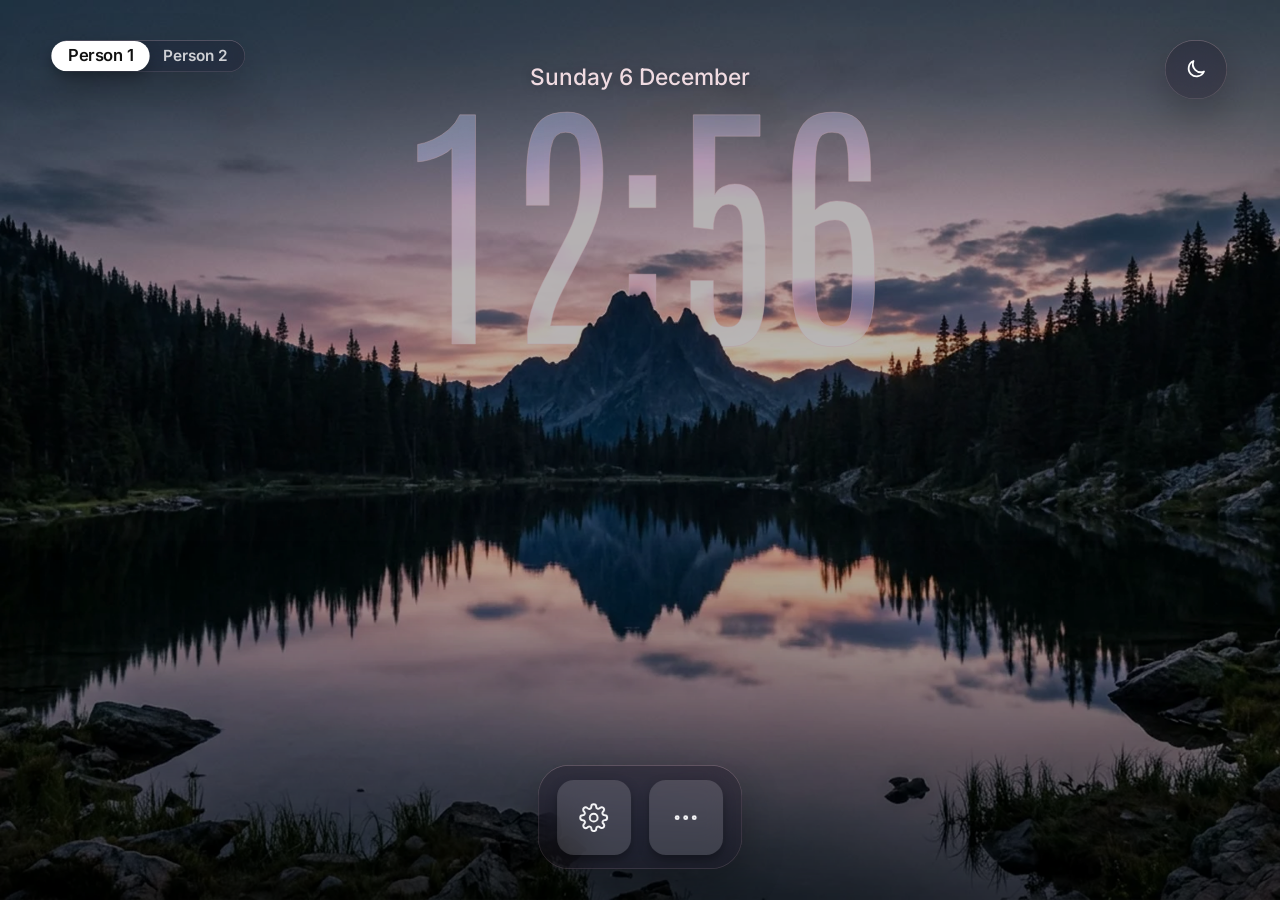
==== tv-home/web/index.html @ 49cff157 "Import couch-tv at Seagey/couch-tv@f67d3717 (MIT) Snapshot of upstream main, unchanged, as the base " ====
<!doctype html>
<html lang="en-AU">
<head>
<meta charset="utf-8">
<meta name="viewport" content="width=device-width, initial-scale=1, minimum-scale=1, maximum-scale=1, user-scalable=no">
<title>Home</title>
<link rel="preload" href="fonts/inter-latin-wght-normal.woff2" as="font" type="font/woff2" crossorigin>
<link rel="stylesheet" href="app.css">
</head>
<body>
<div class="bg" id="bg" aria-hidden="true"></div>
<!-- Night look only: five scenes that take turns (photo, glass clock, the cut-out in front), built by app.js -->
<!-- the video background, when one is set (Home settings, Look): app.js starts it, app.css shows it
     once it plays. Over the photo, under the scenes' clocks (their photos step aside for it). -->
<video class="bgvid" id="bgvid" muted loop playsinline preload="none" aria-hidden="true"></video>
<div class="scenes" id="scenes" aria-hidden="true"></div>
<!-- Ambient Weather & Solar Celestial Lighting Overlays -->
<div class="ambient-lighting" id="ambient-lighting" aria-hidden="true"></div>
<canvas class="weather-canvas" id="weather-canvas" aria-hidden="true"></canvas>
<div class="scrim" aria-hidden="true"></div>

<header class="top">
  <div class="top-left">
    <div class="people-wrap">
      <div class="people" id="people"></div>
      <!-- three or more people: the list the head icon opens -->
      <div class="people-pop" id="people-pop" role="listbox" aria-label="Who is watching"></div>
    </div>
    <div class="hero" id="hero" aria-live="polite">
      <h1 id="hero-title"></h1>
      <p id="hero-sub"></p>
    </div>
  </div>
  <div class="clock">
    <div class="time" id="time"></div>
    <div class="date" id="date"></div>
    <div class="place" id="place"></div>
    <div class="quick" id="quick">
      <!-- the quick buttons from tvs[].quick in config.json, drawn by app.js -->
      <div class="qbtns" id="qbtns"></div>
      <div class="sleep-menu" id="sleep-menu"></div>
    </div>
    <p class="quick-note" id="quick-note"></p>
    <!-- Now playing (#31): the song any app is playing behind the home, drawn by app.js. Top right,
         under the quick buttons, where no scene puts its clock -->
    <div class="np" id="np" aria-live="polite"></div>
  </div>
</header>

<!-- Ambient Music Art Screen: large album cover, dynamic ambient backlight, and remote media controls -->
<div class="ambient-music" id="ambient-music" aria-live="polite">
  <div class="ambient-glow" id="ambient-glow"></div>
  <div class="ambient-stage" id="ambient-stage">
    <div class="ambient-art-wrap" id="ambient-art-wrap">
      <img class="ambient-art" id="ambient-art" src="" alt="" decoding="async">
      <div class="ambient-art-fallback" id="ambient-art-fallback"></div>
      <div class="ambient-vinyl" id="ambient-vinyl"></div>
    </div>
    <div class="ambient-meta">
      <span class="ambient-app" id="ambient-app"></span>
      <h1 class="ambient-title" id="ambient-title"></h1>
      <p class="ambient-artist" id="ambient-artist"></p>
      <div class="ambient-wave" id="ambient-wave" aria-hidden="true">
        <span></span><span></span><span></span><span></span>
        <span></span><span></span><span></span><span></span>
        <span></span><span></span><span></span><span></span>
        <span></span><span></span><span></span><span></span>
      </div>
      <div class="ambient-progress" id="ambient-progress">
        <span class="ambient-time ambient-time-cur" id="ambient-time-cur">0:00</span>
        <div class="ambient-bar-track">
          <div class="ambient-bar-fill" id="ambient-bar-fill"></div>
        </div>
        <span class="ambient-time ambient-time-total" id="ambient-time-total">0:00</span>
      </div>
      <div class="ambient-controls" id="ambient-controls">
        <span class="amb-btn" id="amb-prev" role="button" aria-label="Previous"></span>
        <span class="amb-btn" id="amb-play" role="button" aria-label="Play or Pause"></span>
        <span class="amb-btn" id="amb-next" role="button" aria-label="Next"></span>
        <span class="amb-btn amb-btn-open" id="amb-open" role="button" aria-label="Open App"></span>
      </div>
      <p class="ambient-hint" id="ambient-hint"></p>
    </div>
  </div>
</div>
<!-- a short confirmation, for something that happened by itself (the weekly Developer Mode extend) -->
<div class="toast" id="toast" role="status" aria-live="polite"></div>

<main class="home">
  <section class="shelf" id="shelf-section" aria-labelledby="shelf-title">
    <header class="shelf-head">
      <h2 id="shelf-title">Keep watching</h2>
      <p class="status" id="status"></p>
    </header>
    <!-- Night look: Now playing (#31) moves into this slot, the first card of the row -->
    <div class="shelf-row"><div class="np-slot" id="np-slot"></div><div class="shelf-clip"><div class="shelf-track" id="shelf"></div></div></div>
  </section>

  <section class="apps" id="apps-section" aria-label="Apps">
    <p class="hint" id="hint" aria-live="polite"></p>
    <div class="grid" id="grid"></div>
  </section>
</main>

<!-- the gear tile's menu (Home settings or TV settings), drawn by app.js -->
<div class="gear-pop" id="gear-pop" role="menu"></div>

<!-- hold OK on an app: a small menu (move, hide, uninstall, app info), drawn by app.js -->
<div class="app-pop" id="app-pop" role="menu"></div>
<!-- the Input button's menu: the TV's inputs, then Bluetooth and Network (#30), drawn by app.js -->
<div class="app-pop" id="inputs-pop" role="menu"></div>

<!-- Home settings: couch-tv's own settings screen, drawn by app.js ("home settings") -->
<div class="settings" id="settings" role="dialog" aria-modal="true" aria-label="Home settings">
  <div class="set-side">
    <h1 class="set-title" id="set-title"></h1>
    <div class="set-secs" id="set-secs"></div>
  </div>
  <div class="set-main">
    <p class="set-crumb" id="set-crumb"></p>
    <h2 class="set-head" id="set-head"></h2>
    <div class="set-type" id="set-type">
      <label class="set-type-label" id="set-type-label" for="set-input"></label>
      <input id="set-input" type="text" autocomplete="off" autocorrect="off" spellcheck="false">
    </div>
    <div class="set-rows" id="set-rows"></div>
    <p class="set-msg" id="set-msg" aria-live="polite"></p>
    <p class="set-hint" id="set-hint"></p>
  </div>
</div>

<!-- Smart home (optional): the rooms and scenes screen, drawn by smarthome.js -->
<div class="smart" id="smart" role="dialog" aria-modal="true" aria-label="Smart home"></div>

<!-- Night dim: amber bedtime overlay when sleep timer is near zero -->
<div class="bedtime-overlay" id="bedtime-overlay" aria-hidden="true"></div>

<!-- OLED-safe idle ambient clock overlay -->
<div class="idle-ambient-overlay" id="idle-ambient-overlay" aria-hidden="true">
  <div class="idle-ambient-inner" id="idle-ambient-inner">
    <div class="idle-clock" id="idle-clock"></div>
    <div class="idle-date" id="idle-date"></div>
    <div class="idle-wx" id="idle-wx"></div>
    <div class="idle-wake-hint" id="idle-wake-hint"></div>
  </div>
</div>

<!-- Screen off / Audio-only blackout overlay -->
<div class="screen-off-overlay" id="screen-off-overlay" aria-hidden="true">
  <div class="screen-off-hint" id="screen-off-hint"></div>
</div>

<script src="i18n.js"></script>
<script src="config.js"></script>
<script src="smarthome.js"></script>
<script src="soundscape.js"></script>
<script src="clearicon.js"></script>
<script src="ambient-weather.js"></script>
<script src="vega.js"></script>
<script src="kids.js"></script>
<script src="spotify-player.js"></script>
<script src="cards.js"></script>
<script src="app.js"></script>
</body>
</html>
---- tv-home/web/app.css ----
/* TV home, tvOS style. Designed at 1920x1080; 1rem = 16px at that width, so it scales with the
   TV's real CSS viewport (this TV's WebView reports 960x540 at 2x).
   Apple's tvOS numbers: safe area 60 top and bottom, 80 at the sides; 40 between tiles;
   text 29 by default and never under 23. */

@font-face {
  font-family: "Inter"; font-weight: 100 900; font-display: block;
  src: url(fonts/inter-latin-wght-normal.woff2) format("woff2");
}

:root {
  --bg: #0b0b0e;
  --bg-2: #060608;
  --text: #f5f5f7;
  --text-2: rgba(245, 245, 247, 0.62);
  --text-3: rgba(245, 245, 247, 0.42);
  --tile: #1c1c21;
  --warn: #ff9f8a;

  --safe-x: 5rem;        /* 80 */
  --safe-y: 3.75rem;     /* 60 */
  --gap: 2.5rem;         /* 40 */

  --shelf-w: 20rem;      /* 320: Apple's five-column width */
  --shelf-h: 11.25rem;   /* 16:9 */
  --app-w: 11.5rem;      /* 184: Apple's eight-column width */
  --app-h: 6.5rem;       /* 16:9, the shape of an Android TV banner */
  --app-row-gap: 3.5rem;

  --ease: cubic-bezier(0.2, 0.8, 0.2, 1);
}

* { box-sizing: border-box; margin: 0; }
html { font-size: calc(100vw / 120); background: var(--bg); color: var(--text); }
body {
  width: 100vw; height: 100vh; overflow: hidden;
  background: var(--bg);
  font-family: "Inter", system-ui, sans-serif; font-weight: 450;
  -webkit-font-smoothing: antialiased; letter-spacing: -0.005em;
  cursor: none; user-select: none; -webkit-user-select: none;
}

/* ---------- the photo: full screen, drifting slowly, one place at a time ---------- */
.bg { position: fixed; top: 0; right: 0; bottom: 0; left: 0; overflow: hidden; background: var(--bg); }
.bg img {
  position: absolute; top: 0; right: 0; bottom: 0; left: 0; width: 100%; height: 100%; object-fit: cover;
  opacity: 0; transition: opacity 1600ms ease-in-out;
}
.bg img.on { opacity: 1; animation: drift 70s ease-in-out infinite alternate; }
.bg img.show { animation: none; }
@keyframes drift { from { transform: scale(1.02) translate(0, 0); } to { transform: scale(1.1) translate(-1.5%, -1%); } }
.night .bg img { filter: brightness(0.72); }
/* darker at the top for the clock, much darker at the bottom for the apps */
.scrim {
  position: fixed; top: 0; right: 0; bottom: 0; left: 0; pointer-events: none;
  background:
    linear-gradient(180deg, rgba(0, 0, 0, 0.5) 0%, rgba(0, 0, 0, 0) 26%),
    linear-gradient(180deg, rgba(0, 0, 0, 0) 32%, rgba(0, 0, 0, 0.5) 55%, rgba(0, 0, 0, 0.86) 100%);
}

/* ================= Ambient Weather & Solar Color Grading ================= */
.ambient-lighting {
  position: fixed; top: 0; right: 0; bottom: 0; left: 0; pointer-events: none;
  opacity: 0;
  transition: opacity 2.5s cubic-bezier(0.4, 0, 0.2, 1), background 2.5s cubic-bezier(0.4, 0, 0.2, 1);
  z-index: 0;
}
.ambient-lighting.has-weather-tint {
  opacity: 1 !important;
}
.ambient-lighting.wx-rain-tint {
  background: linear-gradient(180deg, rgba(16, 26, 42, 0.18) 0%, rgba(10, 18, 30, 0.28) 100%) !important;
}
.ambient-lighting.wx-snow-tint {
  background: linear-gradient(180deg, rgba(220, 235, 255, 0.10) 0%, rgba(180, 205, 235, 0.16) 100%) !important;
}
.ambient-lighting.wx-fog-tint {
  background: linear-gradient(180deg, rgba(200, 215, 225, 0.18) 0%, rgba(185, 200, 215, 0.25) 100%) !important;
}
.ambient-lighting.wx-storm-tint {
  background: linear-gradient(180deg, rgba(12, 16, 28, 0.28) 0%, rgba(8, 10, 20, 0.38) 100%) !important;
}

.weather-canvas {
  position: fixed; top: 0; right: 0; bottom: 0; left: 0;
  width: 100%; height: 100%;
  pointer-events: none;
  z-index: 0;
}
.lighter .weather-canvas, .lighter .ambient-lighting,
.old-engine .weather-canvas, .old-engine .ambient-lighting {
  display: none !important;
}

/* ---------- clock, and the focused show's title ---------- */
.top {
  position: fixed; top: var(--safe-y); left: var(--safe-x); right: var(--safe-x); z-index: 2;
  display: flex; justify-content: space-between; align-items: flex-start;
  text-shadow: 0 0.125rem 1.5rem rgba(0, 0, 0, 0.35);
}
.clock { text-align: right; }
.time { font-size: 7rem; line-height: 7rem; font-weight: 250; letter-spacing: -0.035em; font-variant-numeric: tabular-nums; }
.time small { font-size: 2.25rem; font-weight: 400; letter-spacing: 0; margin-left: 0.5rem; }
.date { margin-top: 0.75rem; font-size: 1.875rem; line-height: 2.25rem; font-weight: 550; }
.place { margin-top: 0.625rem; font-size: 1.4375rem; line-height: 1.875rem; color: rgba(255, 255, 255, 0.66); }
/* quick buttons under the clock, like Apple TV's Control Centre */
.quick { position: relative; display: flex; gap: 0.75rem; justify-content: flex-end; margin-top: 1.25rem; text-shadow: none; }
.qbtns { display: flex; gap: 0.75rem; justify-content: flex-end; }
.quick.none { display: none; }
.qbtn {
  display: flex; align-items: center; gap: 0.625rem; padding: 0.5rem 1.25rem 0.5rem 1rem; border-radius: 2rem;
  font-size: 1.4375rem; line-height: 2rem; font-weight: 600; color: #fff;
  background: rgba(16, 16, 20, 0.46); -webkit-backdrop-filter: blur(1.25rem); backdrop-filter: blur(1.25rem);
  transition: background 200ms var(--ease), color 200ms var(--ease), transform 200ms var(--ease);
}
.qbtn svg { width: 1.5rem; height: 1.5rem; fill: none; stroke: currentColor; stroke-width: 1.8; stroke-linejoin: round; }
.qbtn svg .fill { fill: currentColor; stroke: none; }
.qbtn.set { background: rgba(16, 16, 20, 0.66); box-shadow: inset 0 0 0 0.125rem rgba(255, 255, 255, 0.5); }
.qbtn.off { color: rgba(255, 255, 255, 0.55); }
.qbtn.focus { background: #fff; color: #111; transform: scale(1.08); box-shadow: 0 0.5rem 1.25rem rgba(0, 0, 0, 0.35); }
/* the sleep choices: a short list straight under the Sleep timer button (app.js sets its right edge) */
.sleep-menu {
  display: none; position: absolute; right: 0; top: calc(100% + 0.75rem); z-index: 5; flex-direction: column; gap: 0.25rem;
  min-width: 11rem; padding: 0.5rem; text-align: left;
  border-radius: 1.75rem; background: rgba(28, 28, 32, 0.72); -webkit-backdrop-filter: blur(1.5rem); backdrop-filter: blur(1.5rem);
  box-shadow: inset 0 0 0 0.0625rem rgba(255, 255, 255, 0.14), 0 1rem 2.5rem rgba(0, 0, 0, 0.45); text-shadow: none;
}
.sleep-menu.on { display: flex; }
.sleep-menu .opt { white-space: nowrap; padding: 0 1.25rem; border-radius: 1.25rem; font-size: 1.375rem; line-height: 2.75rem; font-weight: 600; color: rgba(255, 255, 255, 0.85); transition: transform 200ms var(--ease), background 200ms var(--ease); }
.sleep-menu .opt.focus { background: #fff; color: #111; transform: scale(1.03); }
.quick-note { margin-top: 0.5rem; font-size: 1.4375rem; color: var(--warn); min-height: 1.875rem; }

/* a short confirmation in the middle of the top of the screen, for something that happened by itself
   (the weekly Developer Mode extend) rather than a key press */
.toast {
  position: fixed; top: 2rem; left: 50%; z-index: 20; transform: translate(-50%, -1rem);
  display: flex; align-items: center; gap: 0.75rem; max-width: 44rem;
  padding: 0.875rem 1.5rem; border-radius: 2rem;
  background: rgba(16, 16, 20, 0.86); color: var(--text);
  font-size: 1.4375rem; line-height: 1.875rem; font-weight: 600;
  box-shadow: 0 1rem 2rem rgba(0, 0, 0, 0.45);
  opacity: 0; pointer-events: none;
  transition: opacity 300ms var(--ease), transform 300ms var(--ease);
}
.toast.on { opacity: 1; transform: translate(-50%, 0); }
.toast svg { flex: none; width: 1.625rem; height: 1.625rem; fill: none; stroke: #30d158; stroke-width: 2.6; stroke-linecap: round; stroke-linejoin: round; }

.hero { max-width: 62rem; opacity: 0; transform: translateY(0.5rem); transition: opacity 400ms var(--ease), transform 400ms var(--ease); }
.hero.on { opacity: 1; transform: none; }
.hero h1 { font-size: 3.75rem; line-height: 4.25rem; font-weight: 700; letter-spacing: -0.025em; }
.hero p { margin-top: 0.75rem; font-size: 1.8125rem; line-height: 2.25rem; color: rgba(255, 255, 255, 0.8); }

.home { position: relative; z-index: 1; height: 100vh; }

/* ---------- Keep watching ---------- */
.shelf-head { display: flex; align-items: baseline; justify-content: space-between; height: 2.25rem; margin-bottom: 1.25rem; }
.shelf-head h2 { font-size: 1.875rem; line-height: 2.25rem; font-weight: 620; color: rgba(255, 255, 255, 0.82); letter-spacing: -0.01em; text-shadow: 0 0.125rem 1rem rgba(0, 0, 0, 0.4); }
.status { font-size: 1.4375rem; color: var(--warn); }
/* whose shows: one tab per person, like Apple TV's tab bar */
.shelf-head { justify-content: flex-start; gap: 1.5rem; align-items: center; height: 3rem; }
/* top left, the show title sits under it */
.top-left { display: flex; flex-direction: column; align-items: flex-start; gap: 1.5rem; }
.people.empty, .people.none { display: none; }
.people { display: flex; width: max-content; text-shadow: none; gap: 0.5rem; padding: 0.375rem; border-radius: 2rem; background: rgba(255, 255, 255, 0.12); }
.person {
  font-size: 1.4375rem; line-height: 2.25rem; font-weight: 600; padding: 0 1.25rem; border-radius: 1.5rem;
  color: rgba(255, 255, 255, 0.78); transition: background 200ms var(--ease), color 200ms var(--ease), transform 200ms var(--ease);
}
.person.on { background: #fff; color: #111; }
.person.focus { transform: scale(1.08); box-shadow: 0 0 0 0.1875rem #fff, 0 0.5rem 1.25rem rgba(0, 0, 0, 0.35); }
.person.focus:not(.on) { background: rgba(255, 255, 255, 0.16); color: #fff; }
.shelf-none { font-size: 1.8125rem; line-height: var(--shelf-h); color: rgba(255, 255, 255, 0.7); text-shadow: 0 0.125rem 1rem rgba(0, 0, 0, 0.4); }
.shelf-head .status { margin-left: auto; padding-right: var(--safe-x); }

.shelf { position: absolute; left: var(--safe-x); right: 0; top: 19.25rem; }
.shelf.empty { display: none; }
.shelf-head { padding-right: var(--safe-x); }
.shelf-track { display: flex; gap: var(--gap); transition: transform 280ms var(--ease); }
.shelf-empty {
  max-width: 44rem; padding-top: 0.5rem;
  font-size: 1.8125rem; line-height: 2.5rem; color: var(--text-3); font-weight: 450;
}

/* ---------- tiles and the tvOS focus effect ---------- */
.tile { position: relative; flex: none; transition: transform 240ms var(--ease); }
.face {
  position: relative; width: 100%; height: 100%; overflow: hidden; background: var(--tile);
  box-shadow: 0 0.5rem 1rem rgba(0, 0, 0, 0.35);
  transition: box-shadow 240ms var(--ease);
}
.face img { display: block; width: 100%; height: 100%; object-fit: cover; }
/* the light that slides across a focused tile */
.face::after {
  content: ""; position: absolute; top: 0; right: 0; bottom: 0; left: 0; opacity: 0; pointer-events: none;
  background: linear-gradient(115deg, rgba(255, 255, 255, 0) 35%, rgba(255, 255, 255, 0.2) 50%, rgba(255, 255, 255, 0) 65%);
  background-size: 250% 100%; background-position: 100% 0;
  transition: opacity 240ms var(--ease);
}
.tile.focus { z-index: 2; }
.tile.focus .face {
  box-shadow: 0 1.75rem 3rem rgba(0, 0, 0, 0.6), 0 0 0 0.0625rem rgba(255, 255, 255, 0.12);
  animation: sway 6s ease-in-out infinite alternate;
}
.tile.focus .face::after { opacity: 1; animation: glint 6s ease-in-out infinite alternate; }
@keyframes sway {
  from { transform: perspective(60rem) rotateX(1.2deg) rotateY(-1.8deg); }
  to { transform: perspective(60rem) rotateX(-1.2deg) rotateY(1.8deg); }
}
@keyframes glint { from { background-position: 100% 0; } to { background-position: 0% 0; } }

/* Keep watching tile */
.show { width: var(--shelf-w); height: var(--shelf-h); }
.show .face { border-radius: 0.875rem; }
.show.focus { transform: scale(1.07); }
.show .badge {
  position: absolute; left: 1rem; bottom: 1.25rem; width: 3rem; height: 3rem; border-radius: 0.75rem;
  overflow: hidden; box-shadow: 0 0.25rem 0.75rem rgba(0, 0, 0, 0.45);
}
.show .badge img { width: 100%; height: 100%; object-fit: cover; }
.show .bar { position: absolute; left: 0; right: 0; bottom: 0; height: 0.375rem; background: rgba(0, 0, 0, 0.45); }
.show .bar i { display: block; height: 100%; background: var(--text); }
/* custom cards (home.custom_cards): the household's own cards at the end of the row, Classic look.
   On the Night look they are glass cards (.ncard) like the shows. */
.ccard .face img { position: absolute; top: 0; left: 0; }
.ccard .cwords { position: absolute; left: 0; right: 0; bottom: 0; padding: 1rem 1.25rem 1.125rem; }
.ccard.has-img .cwords { background: linear-gradient(to top, rgba(0, 0, 0, 0.72), rgba(0, 0, 0, 0)); padding-top: 2.5rem; }
.ccard .cwords b, .ccard .cvalue { display: block; white-space: nowrap; overflow: hidden; text-overflow: ellipsis; color: var(--text); }
.ccard .cwords b { font-size: 1.5rem; line-height: 1.875rem; font-weight: 600; color: var(--text-2); }
.ccard .cvalue { font-size: 2.5rem; line-height: 3rem; font-weight: 650; letter-spacing: -0.01em; }
.show .no-art {
  position: absolute; top: 0; right: 0; bottom: 0; left: 0; display: flex; align-items: center; justify-content: center; padding: 1.5rem;
  font-size: 2.25rem; font-weight: 650; text-align: center; color: var(--text-2);
}
.caption {
  position: absolute; left: 0; right: 0; top: calc(100% + 1.25rem); opacity: 0;
  transition: opacity 200ms var(--ease); white-space: nowrap; overflow: hidden; text-overflow: ellipsis;
}
/* the focused show's title is shown large at the top instead */
.show .caption { display: none; }
.caption b { display: block; font-size: 1.8125rem; line-height: 2.25rem; font-weight: 620; color: var(--text); overflow: hidden; text-overflow: ellipsis; }
.caption span { display: block; font-size: 1.4375rem; line-height: 1.875rem; color: var(--text-2); }

/* ---------- apps ---------- */
.apps { position: absolute; left: var(--safe-x); right: var(--safe-x); top: 37.5rem; }
.grid {
  display: grid; grid-template-columns: repeat(8, var(--app-w)); grid-auto-rows: var(--app-h);
  column-gap: var(--gap); row-gap: var(--app-row-gap);
  grid-column-gap: var(--gap); grid-row-gap: var(--app-row-gap);   /* Chrome 57 to 65 only know the grid- names (#59) */
}
.app { width: var(--app-w); height: var(--app-h); }
.app .face { border-radius: 0.625rem; }
.app.focus { transform: scale(1.16); }
.app .label {
  position: absolute; left: -2rem; right: -2rem; top: calc(100% + 0.625rem); text-align: center;
  font-size: 1.25rem; line-height: 1.5rem; font-weight: 600; color: var(--text); opacity: 0;
  transition: opacity 200ms var(--ease); white-space: nowrap; overflow: hidden; text-overflow: ellipsis;
}
.app.focus .label { opacity: 1; }
/* apps without a TV banner: their icon on a soft tile */
.app .face.icon { display: flex; align-items: center; justify-content: center; }
.app .face.icon img { width: 3.75rem; height: 3.75rem; border-radius: 0.875rem; object-fit: cover; }
.app .face.word { display: flex; align-items: center; justify-content: center; font-size: 1.5rem; font-weight: 650; color: #fff; padding: 0 1rem; text-align: center; }
/* the house's own tiles: computer screen, settings */
.app .face.tool {
  background: linear-gradient(160deg, #2c2c33 0%, #1a1a1f 100%);
  display: flex; align-items: center; justify-content: center;
}
.app .face.tool svg { width: 2.75rem; height: 2.75rem; stroke: var(--text); stroke-width: 1.6; fill: none; stroke-linecap: round; stroke-linejoin: round; }
.app.busy .face { animation: none; opacity: 0.6; }

/* Home settings, Look, Moving tiles: off (#52). The 3D sway gets its own layer, which flickers black on some slow GPUs. */
html.still .tile.focus .face, html.still .tile.focus .face::after { animation: none; }

@media (prefers-reduced-motion: reduce) {
  .tile.focus .face, .tile.focus .face::after { animation: none; }
  .tile, .shelf-track, .bg img, .hero { transition: none; }
  .bg img.on { animation: none; }
}

/* ================= Night: the living room's lock screen look =================
   Only applies with html.theme-night. 
   Layers: photo, glass clock, the peak cut out of the photo, scrim, then everything else. */
@font-face {
  font-family: "Antonio"; font-weight: 300; font-display: block;
  src: url(fonts/antonio-latin-300.woff2) format("woff2");
}
/* Five scenes take turns every 20 s. Each scene is its own photo, glass
   clock and cut-out; only the one showing and the one coming next are drawn (.ready), to save memory. */
.scenes { display: none; }
.theme-night .scenes { display: block; position: fixed; top: 0; right: 0; bottom: 0; left: 0; pointer-events: none; }
.theme-night .bg { display: none; }
.scene { position: absolute; top: 0; right: 0; bottom: 0; left: 0; display: none; opacity: 0; transition: opacity 1600ms ease-in-out; }
.scene.ready { display: block; will-change: opacity; }   /* painted while it waits at opacity 0, not on the first frame of the fade */
.scene.on { opacity: 1; }
.scene .sbg, .scene .fg { position: absolute; top: 0; right: 0; bottom: 0; left: 0; width: 100%; height: 100%; object-fit: cover; }
/* a scene's own clip (home.my_scenes[].video): over the photo, under the cut-out and the clock */
.scene .svid { position: absolute; top: 0; right: 0; bottom: 0; left: 0; width: 100%; height: 100%; object-fit: cover; opacity: 0; transition: opacity 600ms ease-in-out; }
.scene .svid.playing { opacity: 1; }
.night .scene .svid { filter: brightness(0.72); }
.has-video .scene .svid { display: none; }
.scene .shade { position: absolute; top: 0; right: 0; bottom: 0; left: 0; }
.gclock {
  position: absolute; left: 0; right: 0; top: 9.375rem; text-align: center; white-space: nowrap;
  font-family: "Antonio", "Arial Narrow", sans-serif; font-weight: 300; font-size: 25rem; line-height: 0.82; letter-spacing: -0.02em;
  filter: drop-shadow(0 0.375rem 1.75rem rgba(0, 0, 0, 0.16));
}
.gclock .fill {
  display: block; padding: 0.2em 0; margin: -0.2em 0; color: transparent;
  -webkit-background-clip: text; background-clip: text; background-size: 100vw 100vh; background-repeat: no-repeat;
}
.gclock .rim { position: absolute; top: 0; right: 0; bottom: 0; left: 0; color: rgba(255, 255, 255, 0.1); -webkit-text-stroke: 0.09rem rgba(255, 255, 255, 0.55); }
.gclock .sheen {
  position: absolute; top: 0; right: 0; bottom: 0; left: 0; color: transparent; -webkit-background-clip: text; background-clip: text;
  background-image: linear-gradient(160deg, rgba(255, 255, 255, 0.55) 0%, rgba(255, 255, 255, 0) 38%, rgba(255, 255, 255, 0) 70%, rgba(255, 255, 255, 0.22) 100%);
}
/* after 9 pm everything dims a little */
.night .scene .sbg, .night .scene .fg, .night .scene .gclock { filter: brightness(0.72); }
.theme-night .scrim { background: linear-gradient(180deg, rgba(0, 0, 0, 0) 60%, rgba(0, 0, 0, 0.5) 100%); }

/* 4 Night: the clock behind the peak, pink glass */
.s-night .sbg, .s-night .fg { filter: brightness(0.86); }
.s-night .gclock .fill { filter: brightness(1.15) saturate(1.2); opacity: 0.9; }
.s-night .gclock .rim { color: rgba(255, 200, 215, 0.06); -webkit-text-stroke-color: rgba(255, 215, 225, 0.5); }
/* 1 Golden hour: a little smaller, low enough for the volcano's tip to rise into the digits */
.s-golden .gclock { top: 9.5rem; font-size: 24.375rem; }
/* 2 Waterline: the clock sits on the water (app.js water: the underside of the surface); the part
   under it is blurred like a reflection */
.s-water .shade { background: linear-gradient(180deg, rgba(0, 12, 24, 0.42) 0%, rgba(0, 12, 24, 0.12) 40%, rgba(0, 0, 0, 0) 52%, rgba(0, 20, 40, 0.5) 100%); }
.s-water .gclock { top: 16.75rem; font-size: 26.25rem; filter: drop-shadow(0 0.5rem 1.875rem rgba(0, 20, 40, 0.35)); }
.s-water .gclock.under { filter: blur(0.1375rem); opacity: 0.78; transform: translateX(0.3125rem); }
.s-water .gclock.under .fill { filter: hue-rotate(-8deg) saturate(1.4); }
.s-water .gclock.under .rim { -webkit-text-stroke-color: rgba(170, 240, 255, 0.5); }
/* 3 Fog: a big dark clock on the left, sinking into the misty hills */
.s-fog .gclock { left: 6rem; right: auto; top: 10.75rem; font-size: 29.375rem; text-align: left; filter: none; }
.s-fog .gclock .fill { filter: brightness(0.46) saturate(0.8) contrast(1.1); opacity: 0.8; }
.s-fog .gclock .rim { color: transparent; -webkit-text-stroke-color: rgba(255, 255, 255, 0.6); }
.s-fog .gclock .sheen { display: none; }
/* 5 Rainforest dawn: warm light at the top, the clock low enough for the ridges to cross it */
.s-dawn .shade { background: linear-gradient(180deg, rgba(50, 28, 12, 0.42) 0%, rgba(50, 28, 12, 0) 55%); }
.s-dawn .gclock { top: 14.375rem; filter: drop-shadow(0 0.5rem 2.125rem rgba(60, 30, 10, 0.3)); }

/* glass, as on the lock screen */
.theme-night .people, .theme-night .qbtn, .theme-night .grid, .theme-night .ncard {
  background: rgba(30, 20, 28, 0.32); -webkit-backdrop-filter: blur(1.75rem) saturate(170%); backdrop-filter: blur(1.75rem) saturate(170%);
  box-shadow: inset 0 0 0 0.0625rem rgba(255, 210, 220, 0.16), inset 0 0.0625rem 0 rgba(255, 220, 230, 0.14), 0 1.5rem 3.75rem rgba(0, 0, 0, 0.28);
}
.theme-night .hero, .theme-night .time, .theme-night .place { display: none; }
.theme-night .date {
  position: fixed; left: 0; right: 0; top: 6rem; margin: 0; text-align: center;
  font-size: 2.125rem; line-height: 2.5rem; font-weight: 500; color: #fff;
  text-shadow: 0 0.125rem 1.125rem rgba(0, 0, 0, 0.25); transition: opacity 600ms ease-in-out;
}
.theme-night .date .wx { color: rgba(255, 255, 255, 0.78); font-weight: 400; }
.theme-night .date { white-space: nowrap; }
/* fitDate() in app.js: not enough room between the people switch and the quick buttons */
.theme-night .date.tight .ww, .theme-night .date.tighter .wx { display: none; }
/* the date sits just above each scene's clock; it fades out while the scenes swap */
.theme-night .date.swap { opacity: 0; }
.scene-night .date { color: rgba(255, 232, 238, 0.92); }
.scene-night .date .wx { color: rgba(255, 232, 238, 0.78); }
.scene-golden .date { top: 6.625rem; }
.scene-water .date { top: 13.5rem; }
.scene-dawn .date { top: 11rem; }
.scene-fog .date { left: 6.5rem; right: auto; top: 7.25rem; text-align: left; color: #16201d; text-shadow: none; }
.scene-fog .date .wx { color: rgba(22, 32, 29, 0.72); }
.theme-night .date svg { width: 1.875rem; height: 1.875rem; vertical-align: -0.3rem; margin: 0 0.4rem 0 1rem;
  fill: none; stroke: currentColor; stroke-width: 1.7; stroke-linecap: round; stroke-linejoin: round; }
.theme-night .quick { margin-top: 0; }
/* the saved copy, computer off: app.js leaves out the quick buttons that need the bridge */
/* sleep timer: a round glass button; its label shows only while a timer runs */
.theme-night .qbtn { min-width: 5.5rem; height: 5.5rem; justify-content: center; padding: 0 1.75rem; border-radius: 2.75rem; }
.theme-night .qbtn svg { width: 2.25rem; height: 2.25rem; }
.theme-night .qbtn span { display: none; }
.theme-night .qbtn.set span { display: inline; }
/* the picture button always says which mode the TV is in */
.theme-night #q-picture span, .theme-night #q-screensaver span { display: inline; }
.theme-night .qbtn.focus { background: #fff; color: #111; }

/* Keep watching: three glass cards */
.theme-night .shelf { top: 40rem; left: var(--safe-x); right: var(--safe-x); }
.theme-night .shelf-head { height: 2.25rem; margin-bottom: 1rem; }
.theme-night .shelf-head h2 { font-size: 1.5625rem; font-weight: 600; color: rgba(255, 255, 255, 0.78); }
.theme-night .shelf-track { gap: 1.375rem; }
.ncard { display: flex; align-items: center; gap: 1.25rem; width: 32.5rem; padding: 1rem; border-radius: 1.875rem; transition: transform 240ms var(--ease), box-shadow 240ms var(--ease); }
.ncard .thumb { width: 10.5rem; height: 5.9375rem; flex: none; border-radius: 1rem; object-fit: cover; background: rgba(255, 255, 255, 0.08); }
.ncard .t { min-width: 0; flex: 1; }
.ncard .nap { display: flex; align-items: center; gap: 0.625rem; font-size: 1.1875rem; line-height: 1.5rem; font-weight: 500; letter-spacing: 0.06em; text-transform: uppercase; color: rgba(255, 255, 255, 0.58); white-space: nowrap; overflow: hidden; }
.ncard .nap img { width: 1.625rem; height: 1.625rem; border-radius: 0.4375rem; object-fit: cover; }
.ncard b { display: block; margin-top: 0.375rem; font-size: 1.8125rem; line-height: 2.25rem; font-weight: 600; white-space: nowrap; overflow: hidden; text-overflow: ellipsis; }
.ncard i { display: block; font-style: normal; font-size: 1.3125rem; line-height: 1.75rem; color: rgba(255, 255, 255, 0.78); }
.ncard .nbar { display: block; height: 0.3125rem; margin-top: 0.625rem; border-radius: 0.2rem; background: rgba(255, 255, 255, 0.25); overflow: hidden; }
.ncard .nbar i { height: 100%; background: #fff; }
.ncard.focus { transform: scale(1.05); box-shadow: 0 0 0 0.1875rem #fff, 0 1.25rem 2.5rem rgba(0, 0, 0, 0.45); }

/* the dock */
.theme-night .apps { top: auto; bottom: 2.875rem; left: 50%; right: auto; transform: translateX(-50%); }
.theme-night .grid {
  grid-template-columns: repeat(12, 7rem); grid-auto-rows: 7rem; column-gap: 1.625rem; row-gap: 3rem;
  grid-column-gap: 1.625rem; grid-row-gap: 3rem;
  padding: 1.375rem 1.75rem; border-radius: 2.875rem;
}
.theme-night .app { width: 7rem; height: 7rem; }
/* Apple's app icon corner: a continuous curve (about 22.4% of the width, 60% smoothing). Measured
   against that shape at 400 px: superellipse(1.3) at 26.5% is the closest CSS (0.12% of pixels off),
   plain 22.5% the closest on WebViews without corner-shape (0.2% off). */
.theme-night .app .face { border-radius: 22.5%; }
@supports (corner-shape: superellipse(1.3)) {
.theme-night .app .face { border-radius: 26.5%; corner-shape: superellipse(1.3); }
}
.theme-night .app:not(.focus) .face img { filter: brightness(0.82); }
.theme-night .app.focus { transform: scale(1.16) translateY(-0.625rem); }
.theme-night .app.focus .face { box-shadow: 0 0 0 0.25rem #fff, 0 1.125rem 2.5rem rgba(0, 0, 0, 0.4); }
.theme-night .app .face.tool { background: rgba(255, 255, 255, 0.14); }
.theme-night .app .face.word { font-size: 1.125rem; padding: 0 0.5rem; background: #2a2a30; }
.theme-night .app .label { top: calc(100% + 0.75rem); }
/* More apps: the dock grows into a full list and the cards step aside */
.theme-night.expanded .shelf { display: none; }

@media (prefers-reduced-motion: reduce) {
  .ncard { transition: none; }
}

/* ================= people: a head icon and its list, for three or more ================= */
.sr { position: absolute; width: 1px; height: 1px; overflow: hidden; clip: rect(0 0 0 0); white-space: nowrap; }
.people-wrap { position: relative; }
.avatar {
  display: flex; align-items: center; justify-content: center; flex: none; width: 2.25rem; height: 2.25rem; border-radius: 50%;
  font-size: 1.25rem; line-height: 1; font-weight: 700; color: #fff; text-shadow: 0 0.0625rem 0.25rem rgba(0, 0, 0, 0.25);
  box-shadow: inset 0 0 0 0.0625rem rgba(255, 255, 255, 0.28);
}
.people.head { padding: 0.375rem; border-radius: 50%; transition: transform 200ms var(--ease), box-shadow 200ms var(--ease); }
.people.head .avatar { width: 4.75rem; height: 4.75rem; font-size: 2.125rem; }
.theme-night .people.head.focus, .people.head.focus { transform: scale(1.08); box-shadow: 0 0 0 0.1875rem #fff, 0 0.75rem 1.75rem rgba(0, 0, 0, 0.4); }
.people-pop {
  display: none; position: absolute; left: 0; top: calc(100% + 1rem); z-index: 5; min-width: 24rem; padding: 0.625rem;
  border-radius: 2rem; background: rgba(28, 24, 30, 0.62); -webkit-backdrop-filter: blur(1.75rem) saturate(170%); backdrop-filter: blur(1.75rem) saturate(170%);
  box-shadow: inset 0 0 0 0.0625rem rgba(255, 220, 230, 0.16), 0 1.5rem 3.75rem rgba(0, 0, 0, 0.45); text-shadow: none;
}
.people-pop.on { display: block; }
.plist { display: flex; flex-direction: column; gap: 0.25rem; }
.prow {
  display: flex; align-items: center; gap: 1rem; padding: 0.5rem 1.25rem 0.5rem 0.5rem; border-radius: 1.5rem;
  font-size: 1.6875rem; line-height: 2.25rem; color: rgba(255, 255, 255, 0.88);
  transition: transform 200ms var(--ease), background 200ms var(--ease), box-shadow 200ms var(--ease);
}
.prow .avatar { width: 3rem; height: 3rem; font-size: 1.375rem; }
.prow b { flex: 1; min-width: 0; font-weight: 600; white-space: nowrap; overflow: hidden; text-overflow: ellipsis; }
.pmark { display: flex; font-style: normal; }
.pmark svg { width: 1.75rem; height: 1.75rem; fill: none; stroke: currentColor; stroke-width: 2.2; stroke-linecap: round; stroke-linejoin: round; }
.prow.focus { background: #fff; color: #111; transform: scale(1.04); }
.prow.lifted { transform: scale(1.07) translateX(0.5rem); box-shadow: 0 1rem 2rem rgba(0, 0, 0, 0.4); animation: wiggle 0.32s ease-in-out infinite alternate; }
.phint { margin: 0.625rem 0.75rem 0.25rem; font-size: 1.1875rem; line-height: 1.5rem; font-weight: 500; color: rgba(255, 255, 255, 0.62); }

/* ================= moving apps with the TV remote, and new apps ================= */
@keyframes wiggle { from { rotate: -2deg; } to { rotate: 2deg; } }
.app .dot {
  position: absolute; top: -0.375rem; right: -0.375rem; z-index: 2; width: 1.125rem; height: 1.125rem; border-radius: 50%;
  background: #0a84ff; box-shadow: 0 0 0 0.1875rem rgba(0, 0, 0, 0.3);
}
.theme-night .app.lifted, .theme-night .app.lifted.focus { z-index: 3; transform: scale(1.2) translateY(-1.5rem); }
.theme-night .app.lifted .face { animation: wiggle 0.32s ease-in-out infinite alternate; box-shadow: 0 0 0 0.25rem #fff, 0 1.75rem 3rem rgba(0, 0, 0, 0.55); }
.theme-night .app.lifted .face img { filter: none; }
.theme-night.lifting .app:not(.lifted) .face { opacity: 0.7; }
/* while an app is moved (or a hint shows over the dock) the cards step aside, so the hint has the space */
.theme-night .shelf { transition: opacity 240ms var(--ease); }
.theme-night.lifting .shelf, .theme-night.hinting .shelf { opacity: 0; }
.hint { display: none; }
.theme-night .hint.on {
  display: block; position: absolute; left: 50%; bottom: calc(100% + 2.5rem); transform: translateX(-50%); white-space: nowrap;
  padding: 0.625rem 1.5rem; border-radius: 2rem; font-size: 1.4375rem; line-height: 2rem; font-weight: 600; color: #fff;
  background: rgba(30, 20, 28, 0.42); -webkit-backdrop-filter: blur(1.75rem) saturate(170%); backdrop-filter: blur(1.75rem) saturate(170%);
  box-shadow: inset 0 0 0 0.0625rem rgba(255, 210, 220, 0.16), 0 1rem 2.5rem rgba(0, 0, 0, 0.28);
}
@media (prefers-reduced-motion: reduce) {
  .prow.lifted, .theme-night .app.lifted .face { animation: none; }
}

/* ================= the household's own photos as scenes (Home settings, Your photos) =================
   No cut-out and no glass copy: the clock's fill is the photo itself, lifted a little so it reads. */
.s-own .shade { background: linear-gradient(180deg, rgba(0, 0, 0, 0.3) 0%, rgba(0, 0, 0, 0) 45%); }
.s-own .gclock .fill { filter: brightness(1.4) saturate(1.15); opacity: 0.88; }
.s-own .gclock .rim { -webkit-text-stroke-color: rgba(255, 255, 255, 0.7); }

/* ================= your own scenes (home.my_scenes, made with tools/make-scene.py) =================
   app.js sets --my-top and --my-size (the clock's top and font size, from config.json) on the scene
   and on the page, and the classes: x-left or x-right, f-inter, t-dark on the scene; mine-left,
   mine-right, mine-below, mine-inter, mine-dark on the page for the date. Without them it is the built-in look. */
.s-mine .shade { background: linear-gradient(180deg, rgba(0, 0, 0, 0.22) 0%, rgba(0, 0, 0, 0) 40%); }
.s-mine .gclock { top: var(--my-top, 9.375rem); font-size: var(--my-size, 25rem); }
.s-mine.x-left .gclock { left: 6rem; right: auto; text-align: left; }
.s-mine.x-right .gclock { left: auto; right: 6rem; text-align: right; }
.s-mine.f-inter .gclock { font-family: "Inter", sans-serif; font-weight: var(--my-weight, 600); letter-spacing: -0.05em; line-height: 0.8; }
.s-mine.t-dark .gclock { filter: none; }
.s-mine.t-dark .gclock .fill { filter: brightness(0.46) saturate(0.8) contrast(1.1); opacity: 0.8; }
.s-mine.t-dark .gclock .rim { color: transparent; -webkit-text-stroke-color: rgba(255, 255, 255, 0.6); }
.s-mine.t-dark .gclock .sheen { display: none; }
.scene-mine .date { top: calc(var(--my-top, 9.375rem) - 3.375rem); }
/* below: under the digits' ink, which ends 0.92 of the font size down (Antonio), 0.77 (Inter) */
.scene-mine.mine-below .date { top: calc(var(--my-top, 9.375rem) + var(--my-size, 25rem) * 0.92 + 1rem); }
.scene-mine.mine-below.mine-inter .date { top: calc(var(--my-top, 9.375rem) + var(--my-size, 25rem) * 0.77 + 1rem); }
.scene-mine.mine-left .date { left: 6.5rem; right: auto; text-align: left; }
.scene-mine.mine-right .date { left: auto; right: 6.5rem; text-align: right; }
.scene-mine.mine-dark .date { color: #16201d; text-shadow: none; }
.scene-mine.mine-dark .date .wx { color: rgba(22, 32, 29, 0.72); }

/* ================= the gear tile's menu: Home settings or TV settings ================= */
.gear-pop {
  display: none; position: fixed; z-index: 15; width: max-content; max-width: 42rem; padding: 0.625rem;
  border-radius: 2rem; background: rgba(28, 24, 30, 0.74); -webkit-backdrop-filter: blur(1.75rem) saturate(170%); backdrop-filter: blur(1.75rem) saturate(170%);
  box-shadow: inset 0 0 0 0.0625rem rgba(255, 220, 230, 0.16), 0 1.5rem 3.75rem rgba(0, 0, 0, 0.45); text-shadow: none;
}
.gear-pop.on { display: block; }
/* the same card, centred just above the dock (clear of the clock), for the one-time updates question */
.gear-pop.ask { left: 50%; top: auto; bottom: 14rem; width: 46rem; max-width: 46rem; transform: translateX(-50%); padding: 1.25rem; }
.ask-h { padding: 0.75rem 1rem 1.25rem; }
.ask-h b { display: block; font-size: 2rem; line-height: 2.5rem; font-weight: 640; color: #fff; }
.ask-h small { display: block; margin-top: 0.5rem; font-size: 1.25rem; line-height: 1.75rem; color: rgba(255, 255, 255, 0.7); }
/* the cards step aside while the menu is open, as they do for the move hint */
.theme-night.gearing .shelf { opacity: 0; }

/* hold OK on an app: the same floating card as the gear menu */
.app-pop {
  display: none; position: fixed; z-index: 15; width: max-content; max-width: 42rem; padding: 0.625rem;
  border-radius: 2rem; background: rgba(28, 24, 30, 0.74); -webkit-backdrop-filter: blur(1.75rem) saturate(170%); backdrop-filter: blur(1.75rem) saturate(170%);
  box-shadow: inset 0 0 0 0.0625rem rgba(255, 220, 230, 0.16), 0 1.5rem 3.75rem rgba(0, 0, 0, 0.45); text-shadow: none;
}
.app-pop.on { display: block; }
.theme-night.apping .shelf { opacity: 0; }
.grow {
  display: flex; align-items: center; gap: 1.25rem; padding: 0.875rem 1.75rem 0.875rem 0.875rem; border-radius: 1.5rem;
  color: rgba(255, 255, 255, 0.92); transition: transform 200ms var(--ease), background 200ms var(--ease);
}
.grow + .grow { margin-top: 0.25rem; }
.grow i { display: flex; flex: none; align-items: center; justify-content: center; width: 3.5rem; height: 3.5rem; border-radius: 1rem; background: rgba(255, 255, 255, 0.12); }
.grow svg { width: 2rem; height: 2rem; fill: none; stroke: currentColor; stroke-width: 1.7; stroke-linecap: round; stroke-linejoin: round; }
.grow b { display: block; font-size: 1.6875rem; line-height: 2.125rem; font-weight: 620; }
.grow small { display: block; font-size: 1.1875rem; line-height: 1.5rem; color: rgba(255, 255, 255, 0.62); }
.grow.focus { background: #fff; color: #111; transform: scale(1.04); box-shadow: 0 1rem 2rem rgba(0, 0, 0, 0.35); }
.grow.focus i { background: rgba(0, 0, 0, 0.07); }
.grow.focus small { color: rgba(0, 0, 0, 0.6); }

/* ================= Home settings: a tvOS style list, sections left, rows right ================= */
/* top/right/bottom/left rather than inset: WebViews before Chrome 87 (still on many Android 9 TVs)
   skip inset, and the list was drawn below the screen where nobody could see it (#26). */
.settings {
  display: none; position: fixed; top: 0; right: 0; bottom: 0; left: 0; z-index: 30; grid-template-columns: 36rem minmax(0, 1fr); column-gap: 4rem; grid-column-gap: 4rem;
  padding: var(--safe-y) var(--safe-x); text-shadow: none;
  background: rgba(10, 8, 12, 0.8); -webkit-backdrop-filter: blur(2.5rem) saturate(140%); backdrop-filter: blur(2.5rem) saturate(140%);
}
.settings.on { display: grid; }
/* no blur on older WebViews (before Chrome 76): a near solid ground, so the home does not show through */
@supports not ((backdrop-filter: blur(1px)) or (-webkit-backdrop-filter: blur(1px))) {
.settings, .smart { background: rgba(10, 8, 12, 0.96); }
}
/* the home underneath stays still while the list is open */
.setting .tile.focus .face, .setting .tile.focus .face::after { animation: none; }
.set-side { display: flex; flex-direction: column; min-height: 0; }
.set-title { margin: 2.25rem 0 2.5rem 1.25rem; font-size: 2.875rem; line-height: 3.75rem; font-weight: 700; letter-spacing: -0.022em; white-space: nowrap; }
.set-secs { display: flex; flex-direction: column; gap: 0.375rem; }
.ssec {
  display: flex; align-items: center; gap: 1.25rem; min-height: 4.75rem; padding: 0.5rem 1.5rem 0.5rem 0.875rem; border-radius: 1.5rem;
  font-size: 1.75rem; line-height: 2.25rem; font-weight: 600; color: rgba(255, 255, 255, 0.76);
  transition: transform 200ms var(--ease), background 200ms var(--ease), box-shadow 200ms var(--ease);
}
.ssec i { display: flex; flex: none; align-items: center; justify-content: center; width: 3.25rem; height: 3.25rem; border-radius: 1rem; background: rgba(255, 255, 255, 0.1); }
.ssec svg { width: 1.875rem; height: 1.875rem; fill: none; stroke: currentColor; stroke-width: 1.7; stroke-linecap: round; stroke-linejoin: round; }
.ssec.on { background: rgba(255, 255, 255, 0.13); color: #fff; }
.ssec.focus { background: #fff; color: #111; transform: scale(1.04); box-shadow: 0 1rem 2.25rem rgba(0, 0, 0, 0.45); }
.ssec.focus i { background: rgba(0, 0, 0, 0.07); }

.set-main { display: flex; flex-direction: column; min-width: 0; min-height: 0; }
.set-crumb { height: 2rem; margin: 0.75rem 0 0 1.75rem; font-size: 1.3125rem; line-height: 2rem; font-weight: 600; color: rgba(255, 255, 255, 0.5); }
.set-head { margin: 0.25rem 0 1.5rem 1.75rem; font-size: 2.375rem; line-height: 3rem; font-weight: 680; letter-spacing: -0.015em; }
.set-rows {
  position: relative; flex: 1; min-height: 0; display: flex; flex-direction: column; gap: 0.5rem;
  margin: -1rem -1.75rem; padding: 1rem 1.75rem 3rem; overflow: hidden; scroll-behavior: smooth;
  /* a long list fades out at its edges instead of being cut */
  -webkit-mask-image: linear-gradient(180deg, transparent 0, #000 1rem, #000 calc(100% - 3rem), transparent 100%);
  mask-image: linear-gradient(180deg, transparent 0, #000 1rem, #000 calc(100% - 3rem), transparent 100%);
}
.srow {
  flex: none; display: flex; align-items: center; gap: 1.25rem; min-height: 4.75rem; padding: 0.75rem 1.75rem; border-radius: 1.5rem;
  background: rgba(255, 255, 255, 0.08); font-size: 1.75rem; line-height: 2.25rem; color: rgba(255, 255, 255, 0.92);
  transition: transform 200ms var(--ease), background 200ms var(--ease), box-shadow 200ms var(--ease);
}
.srow .sl { flex: 1; min-width: 0; }
.srow .sl b { display: block; font-weight: 600; overflow-wrap: anywhere; }
.srow .sl small { display: block; margin-top: 0.125rem; font-size: 1.25rem; line-height: 1.625rem; color: rgba(255, 255, 255, 0.6); }
.srow .sv { flex: none; max-width: 48%; text-align: right; font-weight: 500; color: rgba(255, 255, 255, 0.62); overflow-wrap: anywhere; }
.srow.focus { background: #fff; color: #111; transform: scale(1.02); box-shadow: 0 1.25rem 2.5rem rgba(0, 0, 0, 0.45); }
.srow.focus .sl small, .srow.focus .sv { color: rgba(0, 0, 0, 0.6); }
.srow.k-info { min-height: 0; padding: 0.5rem 1.75rem; background: none; font-size: 1.4375rem; line-height: 1.875rem; color: rgba(255, 255, 255, 0.68); }
.srow.k-info .sl b { font-weight: 500; }
.srow.k-info .sl small { font-size: 1.25rem; }
.srow.danger .sl b { color: #ff7b72; }
.srow.danger.focus .sl b { color: #c4271b; }
.srow.lifted { transform: scale(1.04) translateX(0.75rem); box-shadow: 0 1.25rem 2.5rem rgba(0, 0, 0, 0.5); animation: wiggle 0.32s ease-in-out infinite alternate; }
.shead { flex: none; margin: 1.125rem 0 0.125rem 1.75rem; font-size: 1.25rem; line-height: 1.75rem; font-weight: 650; letter-spacing: 0.06em; text-transform: uppercase; color: rgba(255, 255, 255, 0.5); }
.shead:first-child { margin-top: 0; }
.smark { display: flex; flex: none; font-style: normal; }
.smark svg { width: 1.875rem; height: 1.875rem; fill: none; stroke: currentColor; stroke-width: 2.2; stroke-linecap: round; stroke-linejoin: round; }
.smark.dim { opacity: 0.45; }
.sbox { display: flex; flex: none; align-items: center; justify-content: center; width: 2.25rem; height: 2.25rem; border-radius: 50%; box-shadow: inset 0 0 0 0.1875rem rgba(255, 255, 255, 0.42); }
.sbox.on { background: #30d158; box-shadow: none; color: #fff; }
.sbox svg { width: 1.375rem; height: 1.375rem; fill: none; stroke: currentColor; stroke-width: 2.8; stroke-linecap: round; stroke-linejoin: round; }
.srow.focus .sbox:not(.on) { box-shadow: inset 0 0 0 0.1875rem rgba(0, 0, 0, 0.32); }
.sicon { flex: none; width: 3rem; height: 3rem; border-radius: 0.75rem; object-fit: cover; }
.sicon.none { display: flex; align-items: center; justify-content: center; background: rgba(255, 255, 255, 0.14); font-size: 1.375rem; font-weight: 700; }
.sicon.none svg { width: 1.75rem; height: 1.75rem; fill: none; stroke: currentColor; stroke-width: 1.7; stroke-linecap: round; stroke-linejoin: round; }
.srow.focus .sicon.none { background: rgba(0, 0, 0, 0.08); }
.sthumb { flex: none; width: 5.5rem; height: 3.125rem; border-radius: 0.625rem; object-fit: cover; background: rgba(255, 255, 255, 0.08); }
.srow .avatar { width: 3rem; height: 3rem; font-size: 1.375rem; }
/* the text box for a place, a name or a photo's address */
.set-type { display: none; flex: none; margin: 0 0 1.25rem; padding: 0.875rem 1.75rem 1rem; border-radius: 1.5rem; background: rgba(255, 255, 255, 0.12); box-shadow: inset 0 0 0 0.1875rem #fff; }
.set-type.on { display: block; }
.set-type-label { display: block; margin-bottom: 0.25rem; font-size: 1.3125rem; line-height: 1.75rem; font-weight: 600; color: rgba(255, 255, 255, 0.7); }
.set-type input {
  width: 100%; padding: 0; border: 0; outline: 0; background: transparent; color: #fff; caret-color: #0a84ff;
  font: inherit; font-size: 2.25rem; line-height: 3rem; font-weight: 500; user-select: text; -webkit-user-select: text;
}
.set-msg { flex: none; min-height: 2rem; margin: 1.5rem 0 0 1.75rem; font-size: 1.4375rem; line-height: 2rem; font-weight: 550; color: #8fd3ff; }
.set-hint { flex: none; margin: 0.25rem 0 0 1.75rem; font-size: 1.25rem; line-height: 1.75rem; color: rgba(255, 255, 255, 0.5); }
@media (prefers-reduced-motion: reduce) {
  .srow, .ssec, .grow { transition: none; }
  .srow.lifted { animation: none; }
  .set-rows { scroll-behavior: auto; }
}

/* ================= Smart home (optional): rooms and scenes through Home Assistant =================
   Only drawn when config.json has a home_assistant section (smarthome.js). Rooms are cards with a
   dial; their four buttons (cooler, warmer, on or off, mode) and the scenes take the remote. */
.smart {
  display: none; position: fixed; top: 0; right: 0; bottom: 0; left: 0; z-index: 30; flex-direction: column;
  padding: var(--safe-y) var(--safe-x); text-shadow: none;
  background: rgba(10, 8, 12, 0.8); -webkit-backdrop-filter: blur(2.5rem) saturate(140%); backdrop-filter: blur(2.5rem) saturate(140%);
}
.smart.on { display: flex; }
.smarting .tile.focus .face, .smarting .tile.focus .face::after { animation: none; }
.sh-title { margin: 2.25rem 0 1.75rem 0.25rem; font-size: 2.875rem; line-height: 3.75rem; font-weight: 700; letter-spacing: -0.022em; }
.sh-head { margin: 0 0 1rem 0.25rem; font-size: 1.25rem; line-height: 1.75rem; font-weight: 650; letter-spacing: 0.06em; text-transform: uppercase; color: rgba(255, 255, 255, 0.5); }
.sh-note { margin: -0.25rem 0 1.25rem 0.25rem; font-size: 1.5rem; line-height: 2.125rem; color: var(--text-2); }
.sh-note.warn { color: var(--warn); }
.sh-view { overflow: hidden; margin: -1rem -1rem 1.75rem; padding: 1rem; }
.sh-rooms { display: flex; gap: 2rem; transition: transform 300ms var(--ease); }
.sh-room {
  flex: 0 0 25.5rem; padding: 1.75rem 1.75rem 1.5rem; border-radius: 2rem; background: rgba(255, 255, 255, 0.08);
  box-shadow: inset 0 0 0 0.0625rem rgba(255, 255, 255, 0.1); transition: background 200ms var(--ease), transform 200ms var(--ease);
}
.sh-room.here { background: rgba(255, 255, 255, 0.14); }
.sh-name { font-size: 1.875rem; line-height: 2.375rem; font-weight: 650; white-space: nowrap; overflow: hidden; text-overflow: ellipsis; }
.sh-dial { position: relative; width: 13.5rem; height: 13.5rem; margin: 0.75rem auto 0.25rem; }
.sh-dial svg { width: 100%; height: 100%; transform: rotate(135deg); }
.sh-dial .track { fill: none; stroke: rgba(255, 255, 255, 0.14); stroke-width: 8; stroke-linecap: round; }
.sh-dial .arc { fill: none; stroke: #9fd8ff; stroke-width: 8; stroke-linecap: round; transition: stroke-dasharray 300ms var(--ease), stroke 300ms; }
.sh-room.heat .sh-dial .arc { stroke: #ffb46e; }
.sh-room.off .sh-dial .arc, .sh-room.quiet .sh-dial .arc { stroke: rgba(255, 255, 255, 0.3); }
.sh-val { position: absolute; top: 0; right: 0; bottom: 0; left: 0; display: flex; flex-direction: column; align-items: center; justify-content: center; text-align: center; }
.sh-val b { font-family: "Antonio", "Inter", sans-serif; font-size: 5.5rem; line-height: 5.75rem; font-weight: 300; letter-spacing: -0.03em; }
.sh-val span { font-size: 1.3125rem; line-height: 1.75rem; color: var(--text-2); }
.sh-room.off .sh-val b, .sh-room.quiet .sh-val b { color: var(--text-2); }
.sh-now { min-height: 2.125rem; text-align: center; font-size: 1.5rem; line-height: 2.125rem; color: var(--text-2); white-space: nowrap; overflow: hidden; text-overflow: ellipsis; }
.sh-ctl { display: flex; gap: 0.75rem; justify-content: center; margin-top: 1.25rem; }
.sh-b {
  display: flex; align-items: center; justify-content: center; gap: 0.5rem; min-width: 4rem; height: 4rem; padding: 0 0.875rem;
  border-radius: 2rem; background: rgba(255, 255, 255, 0.12); color: rgba(255, 255, 255, 0.92);
  transition: transform 200ms var(--ease), background 200ms var(--ease), box-shadow 200ms var(--ease);
}
.sh-b i { display: flex; }
.sh-b svg { width: 1.875rem; height: 1.875rem; fill: none; stroke: currentColor; stroke-width: 2; stroke-linecap: round; stroke-linejoin: round; }
.sh-b span { font-size: 1.375rem; line-height: 1.75rem; font-weight: 600; white-space: nowrap; max-width: 8rem; overflow: hidden; text-overflow: ellipsis; }
.sh-room:not(.off):not(.quiet) .sh-power { background: rgba(159, 216, 255, 0.3); }
.sh-room.heat:not(.off):not(.quiet) .sh-power { background: rgba(255, 180, 110, 0.32); }
.smart .sh-room .sh-b.focus { background: #fff; color: #111; transform: scale(1.12); box-shadow: 0 0.75rem 1.75rem rgba(0, 0, 0, 0.45); }
.sh-scenes { display: flex; flex-wrap: wrap; gap: 1.25rem; }
/* five to a line, the same width each, so up and down land where they look like they should */
.sh-scene {
  display: flex; flex: 0 0 20.75rem; align-items: center; gap: 1rem; height: 5rem; padding: 0 1.75rem 0 1rem; border-radius: 1.5rem;
  background: rgba(255, 255, 255, 0.1); color: rgba(255, 255, 255, 0.92);
  transition: transform 200ms var(--ease), background 200ms var(--ease), box-shadow 200ms var(--ease);
}
.sh-scene i { display: flex; align-items: center; justify-content: center; width: 3.25rem; height: 3.25rem; border-radius: 1rem; background: rgba(255, 255, 255, 0.12); }
.sh-scene svg { width: 1.75rem; height: 1.75rem; fill: none; stroke: currentColor; stroke-width: 1.7; stroke-linecap: round; stroke-linejoin: round; }
.sh-scene b { min-width: 0; font-size: 1.625rem; line-height: 2.125rem; font-weight: 600; white-space: nowrap; overflow: hidden; text-overflow: ellipsis; }
.sh-scene.focus { background: #fff; color: #111; transform: scale(1.06); box-shadow: 0 1rem 2rem rgba(0, 0, 0, 0.45); }
.sh-scene.focus i { background: rgba(0, 0, 0, 0.07); }
.sh-msg { min-height: 2rem; margin: auto 0 0 0.25rem; font-size: 1.4375rem; line-height: 2rem; font-weight: 550; color: #8fd3ff; }
.sh-hint { margin: 0.25rem 0 0 0.25rem; font-size: 1.25rem; line-height: 1.75rem; color: rgba(255, 255, 255, 0.5); }
@media (prefers-reduced-motion: reduce) {
  .sh-b, .sh-scene, .sh-room, .sh-rooms, .sh-dial .arc { transition: none; }
}

/* ================= the video background (Home settings, Look; home.video_url) =================
   app.js adds html.has-video once the clip really plays. It sits over the Classic photo and under
   the Night scenes, whose photos and cut-outs step aside so their glass clocks float over the video. */
.bgvid {
  position: fixed; top: 0; right: 0; bottom: 0; left: 0; width: 100%; height: 100%; object-fit: cover;
  opacity: 0; pointer-events: none; transition: opacity 1600ms ease-in-out;
}
.has-video .bgvid { opacity: 1; }
.night .bgvid { filter: brightness(0.72); }
.has-video .scene .sbg, .has-video .scene .fg { display: none; }
/* the clock's fill was the scene's own photo: over a video it is frosted white with a soft shadow,
   so it reads from the couch over a bright sky and a dark night alike */
.has-video .scene .gclock { filter: drop-shadow(0 0.25rem 1.5rem rgba(0, 0, 0, 0.42)) drop-shadow(0 0 0.1875rem rgba(0, 0, 0, 0.3)); }
.has-video .gclock .fill { background-image: none !important; color: rgba(255, 255, 255, 0.72); filter: none; opacity: 1; }
.has-video .s-fog .gclock .fill { color: rgba(255, 255, 255, 0.68); filter: none; opacity: 1; }

/* ================= Glass panels (Home settings, Look, Glass; home.glass) =================
   html.glass: clear, softly blurred panels with a light edge and a highlight along the top, so the
   photo or the video shows through. Night: the dock, the Keep watching cards, the people switch,
   the quick buttons and the date. Classic: the clock sits on a glass card, the plain tiles (App
   Store, Settings, More apps) turn to glass and every tile gets a light edge; the photo stays clear.
   html.glass-lite (On, no blur): the same panels and edges with no blur, for older or slower TVs.
   A TV whose browser cannot blur at all gets the same, by itself (@supports at the end). */
.glass {
  --glass-tint: linear-gradient(160deg, rgba(255, 255, 255, 0.2) 0%, rgba(255, 255, 255, 0.05) 42%, rgba(255, 255, 255, 0.09) 100%), rgba(22, 22, 30, 0.2);
  --glass-solid: linear-gradient(160deg, rgba(255, 255, 255, 0.16) 0%, rgba(255, 255, 255, 0.04) 42%, rgba(255, 255, 255, 0.07) 100%), rgba(24, 24, 32, 0.6);
  --glass-edge: inset 0 0 0 0.0625rem rgba(255, 255, 255, 0.26), inset 0 0.125rem 0.0625rem -0.0625rem rgba(255, 255, 255, 0.6),
    inset 0 -0.0625rem 0 rgba(255, 255, 255, 0.1), 0 1.5rem 3.5rem rgba(0, 0, 0, 0.3);
  --glass-blur: blur(2.25rem) saturate(185%) brightness(1.06);
}
.glass.theme-night .people:not(.focus), .glass.theme-night .qbtn:not(.focus), .glass.theme-night .grid,
.glass.theme-night .ncard:not(.focus), .glass.theme-night .date .dline,
.glass:not(.theme-night) .clock, .glass:not(.theme-night) .people, .glass:not(.theme-night) .qbtn:not(.focus),
.glass:not(.theme-night) .app .face.tool, .glass:not(.theme-night) .app .face.word {
  background: var(--glass-tint); box-shadow: var(--glass-edge);
  -webkit-backdrop-filter: var(--glass-blur); backdrop-filter: var(--glass-blur);
}
/* a focused card keeps its white ring, on glass */
.glass.theme-night .ncard.focus { background: var(--glass-tint); -webkit-backdrop-filter: var(--glass-blur); backdrop-filter: var(--glass-blur); }
/* Night: the date line becomes a small glass pill above the clock */
.glass.theme-night .date .dline { display: inline-block; padding: 0.375rem 1.5rem; border-radius: 1.75rem; }
/* Classic: a glass card behind the clock (the words stay where they were), a light edge on every tile */
.glass:not(.theme-night) .clock { padding: 1.25rem 1.75rem 0.75rem 2.5rem; margin: -1.25rem -1.75rem 0 0; border-radius: 2.25rem; }
.glass:not(.theme-night) .tile:not(.focus) .face { box-shadow: 0 0 0 0.0625rem rgba(255, 255, 255, 0.24), 0 0.75rem 1.75rem rgba(0, 0, 0, 0.35); }
/* On, no blur: the panels stay, a little darker so words still read */
.glass.glass-lite.theme-night .people:not(.focus),
.glass.glass-lite.theme-night .qbtn:not(.focus),
.glass.glass-lite.theme-night .grid,
.glass.glass-lite.theme-night .ncard,
.glass.glass-lite.theme-night .date .dline,
.glass.glass-lite:not(.theme-night) .clock,
.glass.glass-lite:not(.theme-night) .people,
.glass.glass-lite:not(.theme-night) .qbtn:not(.focus),
.glass.glass-lite:not(.theme-night) .app .face.tool,
.glass.glass-lite:not(.theme-night) .app .face.word {
  background: var(--glass-solid); -webkit-backdrop-filter: none; backdrop-filter: none;
}
@supports not ((backdrop-filter: blur(1px)) or (-webkit-backdrop-filter: blur(1px))) {
.glass.theme-night .people:not(.focus),
.glass.theme-night .qbtn:not(.focus),
.glass.theme-night .grid,
.glass.theme-night .ncard,
.glass.theme-night .date .dline,
.glass:not(.theme-night) .clock,
.glass:not(.theme-night) .people,
.glass:not(.theme-night) .qbtn:not(.focus),
.glass:not(.theme-night) .app .face.tool,
.glass:not(.theme-night) .app .face.word { background: var(--glass-solid); }
}

/* ================= How clear the glass is (Home settings, Look, How clear; home.glass_amount) =================
   #29: five steps from frosted to very clear, for the glass panels, the glass app icons and the
   clocks. Step 3 is the look 0.6 shipped with. Apple's guidance: the clear material keeps a
   dimming layer under it so what sits on it stays readable, so even step 5 keeps some. */
:root {
  --gi-tint: linear-gradient(160deg, rgba(255, 255, 255, 0.24) 0%, rgba(255, 255, 255, 0.06) 45%, rgba(255, 255, 255, 0.12) 100%), rgba(20, 20, 28, 0.22);
  --gi-blur: blur(1.75rem) saturate(170%);
  --gi-glyph: 0.92;
  --gc-op: 1;
  --lq-fill: 0.85;
  --lq-rim: 0.8;
}
.ga-1 {
  --gi-tint: linear-gradient(160deg, rgba(255, 255, 255, 0.36) 0%, rgba(255, 255, 255, 0.14) 45%, rgba(255, 255, 255, 0.2) 100%), rgba(24, 24, 32, 0.34);
  --gi-blur: blur(2.5rem) saturate(160%); --gi-glyph: 0.97; --lq-fill: 0.95; --lq-rim: 0.85;
}
.ga-2 {
  --gi-tint: linear-gradient(160deg, rgba(255, 255, 255, 0.3) 0%, rgba(255, 255, 255, 0.1) 45%, rgba(255, 255, 255, 0.16) 100%), rgba(22, 22, 30, 0.28);
  --gi-blur: blur(2.125rem) saturate(165%); --gi-glyph: 0.95; --lq-fill: 0.9; --lq-rim: 0.82;
}
.ga-4 {
  --gi-tint: linear-gradient(160deg, rgba(255, 255, 255, 0.16) 0%, rgba(255, 255, 255, 0.035) 45%, rgba(255, 255, 255, 0.08) 100%), rgba(18, 18, 26, 0.16);
  --gi-blur: blur(1rem) saturate(175%); --gi-glyph: 0.9; --gc-op: 0.8; --lq-fill: 0.7; --lq-rim: 0.75;
}
.ga-5 {
  --gi-tint: linear-gradient(160deg, rgba(255, 255, 255, 0.1) 0%, rgba(255, 255, 255, 0.02) 45%, rgba(255, 255, 255, 0.05) 100%), rgba(16, 16, 24, 0.11);
  --gi-blur: blur(0.375rem) saturate(180%); --gi-glyph: 0.88; --gc-op: 0.6; --lq-fill: 0.55; --lq-rim: 0.7;
}
.glass.ga-1 {
  --glass-tint: linear-gradient(160deg, rgba(255, 255, 255, 0.32) 0%, rgba(255, 255, 255, 0.1) 42%, rgba(255, 255, 255, 0.15) 100%), rgba(22, 22, 30, 0.34);
  --glass-blur: blur(3.25rem) saturate(170%) brightness(1.06);
}
.glass.ga-2 {
  --glass-tint: linear-gradient(160deg, rgba(255, 255, 255, 0.26) 0%, rgba(255, 255, 255, 0.075) 42%, rgba(255, 255, 255, 0.12) 100%), rgba(22, 22, 30, 0.27);
  --glass-blur: blur(2.75rem) saturate(178%) brightness(1.06);
}
.glass.ga-4 {
  --glass-tint: linear-gradient(160deg, rgba(255, 255, 255, 0.13) 0%, rgba(255, 255, 255, 0.03) 42%, rgba(255, 255, 255, 0.06) 100%), rgba(22, 22, 30, 0.13);
  --glass-blur: blur(1.25rem) saturate(190%) brightness(1.05);
}
.glass.ga-5 {
  --glass-tint: linear-gradient(160deg, rgba(255, 255, 255, 0.07) 0%, rgba(255, 255, 255, 0.015) 42%, rgba(255, 255, 255, 0.035) 100%), rgba(22, 22, 30, 0.08);
  --glass-blur: blur(0.5rem) saturate(195%) brightness(1.04);
}
/* the frosted clock: steps 4 and 5 let more of the photo through */
.theme-night .scene .gclock { opacity: var(--gc-op); }

/* ================= Glass app icons (Home settings, Look, Glass app icons; home.glass_icons) =================
   Apple's clear icons (#25): the app's symbol in light glass, its own background gone
   (clearicon.js cuts it out once and keeps it), on a glass tile with a soft dimming layer and a rim
   of light along the top. The focused (or lifted) app shows its own colours, so you can always
   tell what OK will open; or, with "Focused app: Stays glass" (html.gi-stay, home.glass_focus,
   #32, thanks alonmustafa), it stays glass like Apple's own clear icons, and the focus is the lift,
   a brighter rim and a deeper shadow. An icon that will not split cleanly (a photo) is shown grey
   and half see-through instead. Works with Glass panels on or off.
   Each look is written twice, for the resting app and for a focused one that stays glass, so old
   WebViews without :is() still read it. */
.glass-icons .app:not(.focus):not(.lifted) .face:not(.tool),
.glass-icons.gi-stay .app.focus .face:not(.tool), .glass-icons.gi-stay .app.lifted .face:not(.tool) {
  /* !important: the Classic look paints each tile in the app's colour inline */
  background: var(--gi-tint) !important;
  box-shadow: inset 0 0 0 0.0625rem rgba(255, 255, 255, 0.3), inset 0 0.125rem 0.0625rem -0.0625rem rgba(255, 255, 255, 0.7),
    inset 0 -0.0625rem 0 rgba(255, 255, 255, 0.1), 0 0.75rem 1.75rem rgba(0, 0, 0, 0.3);
  -webkit-backdrop-filter: var(--gi-blur); backdrop-filter: var(--gi-blur);
}
.glass-icons .app .face .glyph { display: none; }
.glass-icons .app:not(.focus):not(.lifted) .face.clear > img:not(.glyph),
.glass-icons.gi-stay .app.focus .face.clear > img:not(.glyph), .glass-icons.gi-stay .app.lifted .face.clear > img:not(.glyph) { display: none; }
.glass-icons .app:not(.focus):not(.lifted) .face.clear .glyph,
.glass-icons.gi-stay .app.focus .face.clear .glyph, .glass-icons.gi-stay .app.lifted .face.clear .glyph {
  display: block; object-fit: contain; opacity: var(--gi-glyph);
  filter: drop-shadow(0 0.0625rem 0.125rem rgba(0, 0, 0, 0.28)) drop-shadow(0 0 0.375rem rgba(0, 0, 0, 0.12));
}
.glass-icons .app:not(.focus):not(.lifted) .face:not(.tool):not(.clear) img,
.glass-icons.gi-stay .app.focus .face:not(.tool):not(.clear) img, .glass-icons.gi-stay .app.lifted .face:not(.tool):not(.clear) img {
  filter: grayscale(1) contrast(1.25) brightness(1.1); opacity: 0.55; mix-blend-mode: luminosity;
}
.glass-icons .app .face img { transition: filter 0.2s, opacity 0.2s; }
/* staying glass, the focused app is told by its lift, a bright rim and a deeper shadow */
.glass-icons.gi-stay .app.focus .face:not(.tool), .glass-icons.gi-stay .app.lifted .face:not(.tool) {
  box-shadow: inset 0 0 0 0.125rem rgba(255, 255, 255, 0.85), inset 0 0.1875rem 0.125rem -0.0625rem rgba(255, 255, 255, 0.75),
    0 1.5rem 3rem rgba(0, 0, 0, 0.42);
}
.glass-icons.gi-stay .app.focus .face.clear .glyph { opacity: 1; }
.glass-icons.glass-lite .app:not(.focus):not(.lifted) .face:not(.tool),
.glass-icons.glass-lite.gi-stay .app.focus .face:not(.tool) { -webkit-backdrop-filter: none; backdrop-filter: none; background: rgba(36, 36, 44, 0.55) !important; }
@supports not ((backdrop-filter: blur(1px)) or (-webkit-backdrop-filter: blur(1px))) {
.glass-icons .app:not(.focus):not(.lifted) .face:not(.tool), .glass-icons.gi-stay .app.focus .face:not(.tool) { background: rgba(36, 36, 44, 0.55) !important; }
}

/* ================= Liquid glass clock (Home settings, Look, Clock style; home.clock_style) =================
   #25: the Night clock as clear glass. Through the digits the sharp photo shows, magnified a
   little about the clock's middle (app.js, drawClocks), which is how a thick clear glass bends
   what is behind it; a dark edge just outside the outline and a bright rim give it thickness,
   and a sheen runs down from the top left. Old WebViews draw the same layers (no blur is used).
   Over a video the digits are a pale glass with the same rim, so they still read. */
.gclock .edge { display: none; }
.clock-liquid .scene .gclock .edge {
  display: block; position: absolute; top: 0; right: 0; bottom: 0; left: 0; color: transparent;
  -webkit-text-stroke: 0.7rem rgba(0, 0, 0, 0.16); filter: blur(0.3rem);
}
.clock-liquid .scene .gclock .fill { filter: brightness(1.16) saturate(1.12) contrast(1.04); opacity: var(--lq-fill); }
.clock-liquid .scene .gclock .rim {
  color: transparent; -webkit-text-stroke: 0.16rem rgba(255, 255, 255, var(--lq-rim));
}
.clock-liquid .scene .gclock .sheen {
  display: block;
  background-image: linear-gradient(165deg, rgba(255, 255, 255, 0.62) 0%, rgba(255, 255, 255, 0.08) 26%, rgba(255, 255, 255, 0) 55%, rgba(255, 255, 255, 0) 76%, rgba(255, 255, 255, 0.3) 100%);
}
.clock-liquid .scene .gclock { opacity: 1; filter: drop-shadow(0 0.625rem 1.5rem rgba(0, 0, 0, 0.3)); }
/* light scenes (fog, a light own scene): a darker edge and a slightly darker glass, so the
   digits still stand out from a pale sky at every amount */
.clock-liquid .s-fog .gclock .edge, .clock-liquid .s-mine.t-dark .gclock .edge { -webkit-text-stroke: 0.8rem rgba(0, 0, 0, 0.3); }
.clock-liquid .s-fog .gclock .fill, .clock-liquid .s-mine.t-dark .gclock .fill { filter: brightness(0.82) contrast(1.12) saturate(1.1); opacity: 1; }
.clock-liquid .s-fog .gclock .rim, .clock-liquid .s-mine.t-dark .gclock .rim { -webkit-text-stroke: 0.16rem rgba(255, 255, 255, 0.95); }
.clock-liquid .s-fog .gclock .sheen, .clock-liquid .s-mine.t-dark .gclock .sheen { display: block; }
.clock-liquid.night .scene .gclock { filter: drop-shadow(0 0.625rem 1.5rem rgba(0, 0, 0, 0.3)) brightness(0.8); }
.clock-liquid.has-video .scene .gclock .fill { background-image: none !important; color: rgba(255, 255, 255, 0.2); filter: none; opacity: 1; }
.clock-liquid.has-video .scene .gclock .edge { -webkit-text-stroke-color: rgba(0, 0, 0, 0.22); }

/* a five step amount row in Home settings (How clear) */
.srow .sslide { display: flex; align-items: center; flex: none; margin-left: 1rem; }
.srow .sstep { display: block; width: 1.75rem; height: 0.5rem; margin-left: 0.3125rem; border-radius: 0.25rem; background: rgba(255, 255, 255, 0.2); }
.srow .sstep.on { background: rgba(255, 255, 255, 0.85); }
.srow.focus .sstep { background: rgba(0, 0, 0, 0.14); }
.srow.focus .sstep.on { background: #111; }

/* ================= Older WebViews: no gap in flex boxes (#26) =================
   Before Chrome 84 (still on many Android 9 TVs) gap is skipped in a flex box. app.js sets
   html.no-flex-gap there, and these margins stand in for the gaps people can see. */
.no-flex-gap .quick > * + *, .no-flex-gap .qbtns > * + * { margin-left: 0.75rem; }
.no-flex-gap .qbtn > * + * { margin-left: 0.625rem; }
.no-flex-gap .top-left > * + * { margin-top: 1.5rem; }
.no-flex-gap .people > * + * { margin-left: 0.5rem; }
.no-flex-gap .shelf-track > * + * { margin-left: var(--gap); }
.no-flex-gap.theme-night .shelf-track > * + * { margin-left: 1.375rem; }
.no-flex-gap .ncard > * + * { margin-left: 1.25rem; }
.no-flex-gap .ncard .nap > * + * { margin-left: 0.625rem; }
.no-flex-gap .plist > * + * { margin-top: 0.25rem; }
.no-flex-gap .prow > * + * { margin-left: 1rem; }
.no-flex-gap .grow > * + * { margin-left: 1.25rem; }
.no-flex-gap .set-secs > * + * { margin-top: 0.375rem; }
.no-flex-gap .ssec > * + * { margin-left: 1.25rem; }
.no-flex-gap .set-rows > * + * { margin-top: 0.5rem; }
.no-flex-gap .srow > * + * { margin-left: 1.25rem; }
.no-flex-gap .sh-rooms > * + * { margin-left: 2rem; }
.no-flex-gap .sh-ctl > * + * { margin-left: 0.75rem; }

/* smart home: the same stand-ins for the gaps in its flex boxes */
.no-flex-gap .sh-b > * + * { margin-left: 0.5rem; }
.no-flex-gap .sh-scene > * + * { margin-left: 1rem; }
.no-flex-gap .sh-scenes { margin: 0 -1.25rem -1.25rem 0; }
.no-flex-gap .sh-scene { margin: 0 1.25rem 1.25rem 0; }

/* ================= Older WebViews: no CSS grid (#59) =================
   Before Chrome 57 (a Mi TV 4A on Android 6 ships 56) display: grid is skipped, so every tile stacked
   in one column down the middle. app.js sets html.old-engine there. The app tiles wrap in a flex box
   instead, as wide as its columns (app.js sets the width), and the tiles that end a row or sit in the
   last one drop their margin (.end-col, .end-row), so the sizes match the grid exactly. Home settings
   is two flex columns. Plain rem values here, no var(): Chrome 48 and older lack custom properties too.
   Chrome 57 to 65 do have grid, but only under the grid-column-gap names (added up in the rules above).
   column-gap and row-gap are zeroed because a newer engine forced into this mode would add them to the margins. */
.old-engine .grid { display: flex; flex-wrap: wrap; align-content: flex-start; column-gap: 0; row-gap: 0; }
.old-engine .app { flex: none; margin: 0 2.5rem 3.5rem 0; }
.old-engine.theme-night .app { margin: 0 1.625rem 3rem 0; }
.old-engine .app.end-col, .old-engine.theme-night .app.end-col { margin-right: 0; }
.old-engine .app.end-row, .old-engine.theme-night .app.end-row { margin-bottom: 0; }
.old-engine .settings.on { display: flex; column-gap: 0; }
.old-engine .set-side { flex: none; width: 36rem; margin-right: 4rem; }
.old-engine .set-main { flex: 1; }
/* Home settings and Smart home sit over the home. With no blur (Chrome before 76) a see-through panel shows
   the clock, the dock and the Keep watching cards ghosting behind its words, which read as a broken layout
   on a Mi TV 4A (#59). So on these engines the panel is solid, with Lighter home on or off, Glass or not,
   and OLED keeps its own pure black. The focused row's grey second line is darker too: a TV with a weak
   contrast washed it out against the white row. */
.old-engine .settings, .old-engine .smart, .old-engine.lighter .settings, .old-engine.lighter .smart, .old-engine.glass .settings { background: #0a080c; }
.old-engine.theme-oled .settings, .old-engine.theme-oled .smart { background: #060608; }
.old-engine .srow.focus .sl small, .old-engine .srow.focus .sv { color: rgba(0, 0, 0, 0.78); }
/* overflow-wrap: anywhere and the rotate property (the wiggle) are newer than that too */
.old-engine .srow .sl b, .old-engine .srow .sv { overflow-wrap: break-word; word-wrap: break-word; }
@keyframes wiggle-old { from { transform: rotate(-2deg); } to { transform: rotate(2deg); } }
.old-engine.theme-night .app.lifted .face { animation-name: wiggle-old; }
@media (prefers-reduced-motion: reduce) { .old-engine.theme-night .app.lifted .face { animation: none; } }

/* ================= Now playing (#31) ================= */
/* The song any app is playing behind the home, top right under the quick buttons: cover, title, artist and
   the app, with previous, play or pause and next. A glass card in the same family as the menus. */
.np {
  display: none; align-items: center; gap: 1rem; width: 31rem; margin: 0.5rem 0 0 auto; padding: 0.75rem 0.875rem 0.75rem 0.75rem; text-align: left;
  border-radius: 1.75rem; text-shadow: none;
  background: linear-gradient(160deg, rgba(255, 255, 255, 0.16) 0%, rgba(255, 255, 255, 0.04) 45%, rgba(255, 255, 255, 0.08) 100%), rgba(20, 18, 26, 0.5);
  -webkit-backdrop-filter: blur(1.75rem) saturate(170%); backdrop-filter: blur(1.75rem) saturate(170%);
  box-shadow: inset 0 0 0 0.0625rem rgba(255, 255, 255, 0.18), inset 0 0.125rem 0.0625rem -0.0625rem rgba(255, 255, 255, 0.5), 0 1.25rem 3rem rgba(0, 0, 0, 0.3);
}
.np.on { display: flex; }
.np-art { display: flex; flex: none; align-items: center; justify-content: center; width: 4.75rem; height: 4.75rem; border-radius: 0.875rem; object-fit: cover; background: rgba(255, 255, 255, 0.1); }
.np-art.gone { visibility: hidden; }
.np-art svg { width: 2rem; height: 2rem; fill: none; stroke: rgba(255, 255, 255, 0.8); stroke-width: 1.6; stroke-linecap: round; stroke-linejoin: round; }
.np-t { flex: 1; min-width: 0; }
.np-app { display: block; font-size: 0.9375rem; line-height: 1.25rem; font-weight: 600; letter-spacing: 0.06em; text-transform: uppercase; color: rgba(255, 255, 255, 0.62); white-space: nowrap; overflow: hidden; text-overflow: ellipsis; }
.np-t b { display: block; margin-top: 0.125rem; font-size: 1.375rem; line-height: 1.75rem; font-weight: 620; white-space: nowrap; overflow: hidden; text-overflow: ellipsis; }
.np-t small { display: block; font-size: 1.125rem; line-height: 1.5rem; color: rgba(255, 255, 255, 0.74); white-space: nowrap; overflow: hidden; text-overflow: ellipsis; }
.np-ctl { display: flex; flex: none; gap: 0.375rem; }
.nb { display: flex; align-items: center; justify-content: center; width: 2.875rem; height: 2.875rem; border-radius: 50%; color: #fff; background: rgba(255, 255, 255, 0.1); transition: transform 220ms var(--ease), background 220ms var(--ease), color 220ms var(--ease); }
.nb svg { width: 1.25rem; height: 1.25rem; fill: currentColor; stroke: none; }
.nb.focus { background: #fff; color: #111; transform: scale(1.12); box-shadow: 0 0.5rem 1.25rem rgba(0, 0, 0, 0.35); }
@supports not ((backdrop-filter: blur(1px)) or (-webkit-backdrop-filter: blur(1px))) {
.np { background: rgba(28, 26, 34, 0.92); }
}
.no-flex-gap .np > * + * { margin-left: 1rem; }
.no-flex-gap .np-ctl > * + * { margin-left: 0.375rem; }
.no-flex-gap .sleep-menu > * + * { margin-top: 0.25rem; }

/* ================= Glass panels and menus, one treatment (#32, #33, thanks alonmustafa) =================
   With Glass panels on, Home settings, the gear, app and Input menus and the sleep choices share
   one material: clear glass with a dimming layer, a light rim and a highlight along the top, the
   photo or video still showing behind. Focus stays a bright platter (it has to read from the couch)
   but moves less: a small lift and a soft shadow instead of the big jump. Panels settle in gently,
   and nothing moves at all with Reduce Motion. Old WebViews with no blur get solid panels. */
.glass .settings { background: rgba(8, 8, 12, 0.42); }
.glass .set-side, .glass .set-main {
  padding: 1.5rem; border-radius: 2rem;
  background: linear-gradient(160deg, rgba(255, 255, 255, 0.12) 0%, rgba(255, 255, 255, 0.03) 45%, rgba(255, 255, 255, 0.06) 100%), rgba(18, 18, 24, 0.36);
  box-shadow: inset 0 0 0 0.0625rem rgba(255, 255, 255, 0.16), inset 0 0.125rem 0.0625rem -0.0625rem rgba(255, 255, 255, 0.4), 0 1.5rem 3.5rem rgba(0, 0, 0, 0.3);
  -webkit-backdrop-filter: blur(1.75rem) saturate(160%); backdrop-filter: blur(1.75rem) saturate(160%);
}
.glass .gear-pop, .glass .app-pop, .glass .sleep-menu {
  background: linear-gradient(160deg, rgba(255, 255, 255, 0.16) 0%, rgba(255, 255, 255, 0.04) 45%, rgba(255, 255, 255, 0.08) 100%), rgba(20, 18, 26, 0.5);
  box-shadow: inset 0 0 0 0.0625rem rgba(255, 255, 255, 0.2), inset 0 0.125rem 0.0625rem -0.0625rem rgba(255, 255, 255, 0.55), 0 1.5rem 3.75rem rgba(0, 0, 0, 0.4);
  -webkit-backdrop-filter: blur(1.75rem) saturate(170%); backdrop-filter: blur(1.75rem) saturate(170%);
}
.glass .srow:not(.k-info), .glass .ssec, .glass .grow { box-shadow: inset 0 0 0 0.0625rem rgba(255, 255, 255, 0.08); }
.glass .srow.focus, .glass .ssec.focus, .glass .grow.focus, .glass .sleep-menu .opt.focus {
  background: rgba(255, 255, 255, 0.92); transform: translateY(-0.125rem) scale(1.01);
  box-shadow: inset 0 0.0625rem 0 rgba(255, 255, 255, 1), 0 0.75rem 1.75rem rgba(0, 0, 0, 0.3);
}
.glass .srow, .glass .ssec, .glass .grow { transition: transform 260ms var(--ease), background 260ms var(--ease), box-shadow 260ms var(--ease); }
/* calmer focus on the dock and the Keep watching cards: a lift and a deeper shadow, a thinner ring */
.glass.theme-night .app.focus { transform: scale(1.1) translateY(-0.5rem); }
.glass.theme-night .app.focus .face { box-shadow: 0 0 0 0.1875rem #fff, 0 1.5rem 3rem rgba(0, 0, 0, 0.45); }
.glass .ncard.focus { transform: scale(1.03) translateY(-0.25rem); box-shadow: inset 0 0 0 0.125rem rgba(255, 255, 255, 0.85), 0 1.5rem 3rem rgba(0, 0, 0, 0.42); }
.glass .settings.on .set-side, .glass .settings.on .set-main { animation: glass-settle 380ms var(--ease) both; }
.glass .gear-pop.on, .glass .app-pop.on, .glass .sleep-menu.on { animation: glass-settle 260ms var(--ease) both; }
@keyframes glass-settle { from { opacity: 0; transform: translateY(0.5rem); } to { opacity: 1; transform: none; } }
/* the gear-pop for the updates question sits centred with its own transform: settle by fading only */
.glass .gear-pop.ask.on { animation: glass-fade 260ms var(--ease) both; }
@keyframes glass-fade { from { opacity: 0; } to { opacity: 1; } }
@supports not ((backdrop-filter: blur(1px)) or (-webkit-backdrop-filter: blur(1px))) {
.glass .settings { background: rgba(10, 8, 12, 0.96); }
.glass .set-side, .glass .set-main, .glass .gear-pop, .glass .app-pop, .glass .sleep-menu { background: rgba(28, 26, 34, 0.97); }
}
@media (prefers-reduced-motion: reduce) {
  .glass .settings.on .set-side, .glass .settings.on .set-main, .glass .gear-pop.on, .glass .app-pop.on, .glass .sleep-menu.on { animation: none; }
  .glass .srow, .glass .ssec, .glass .grow, .nb, .sleep-menu .opt { transition: none; }
  .glass .srow.focus, .glass .ssec.focus, .glass .grow.focus, .nb.focus, .glass .ncard.focus, .glass.theme-night .app.focus { transform: none; }
}

/* Night: Now playing is the first card of the Keep watching row (no scene's clock reaches the row);
   the shows slide inside their own strip beside it. Classic keeps it top right. */
.np-slot { display: none; }
.theme-night .shelf-row { display: flex; align-items: stretch; gap: 1.375rem; }
.theme-night .np-slot.on { display: flex; flex: none; }
.theme-night .shelf-clip { flex: 1; min-width: 0; overflow: hidden; padding: 1.5rem; margin: -1.5rem; }
.theme-night .np { width: 34rem; margin: 0; padding: 1rem; border-radius: 1.875rem; }
.theme-night .np-art { width: 5.9375rem; height: 5.9375rem; border-radius: 1rem; }
.theme-night .np-app { font-size: 1.1875rem; line-height: 1.5rem; }
.theme-night .np-t b { margin-top: 0.375rem; font-size: 1.5625rem; line-height: 2rem; }
.theme-night .np-t small { font-size: 1.25rem; line-height: 1.625rem; }
.theme-night.gearing .np-slot, .theme-night.apping .np-slot { opacity: 0; }
.no-flex-gap.theme-night .shelf-row > * + * { margin-left: 1.375rem; }

/* ================= Lighter home (Home settings, Look, Lighter home; home.lighter) =================
   #58: for a slow box (a Xiaomi Mi Box, a Fire stick). Nothing is blurred, no tile casts a soft
   shadow, the photo holds still instead of drifting behind the glass, and the focused tile does not
   sway. The layout, the colours and the focus rings stay as they are. Pictures are asked for at a
   smaller size by app.js. */
html.lighter *, html.lighter *::before, html.lighter *::after { -webkit-backdrop-filter: none !important; backdrop-filter: none !important; }
html.lighter .bg img.on { animation: none; transform: scale(1.04); }
html.lighter .tile .face, html.lighter .app .face { box-shadow: none; transition: none; }   /* every tile and app face: their soft shadow was most of the drawing cost (atishay-kasliwal, #62) */
html.lighter .tile.focus .face { box-shadow: 0 0 0 0.0625rem rgba(255, 255, 255, 0.3); }
html.lighter .show .badge { box-shadow: none; }
html.lighter .person.focus, html.lighter .people.head.focus, html.lighter.theme-night .people.head.focus { box-shadow: 0 0 0 0.1875rem #fff; }
html.lighter .qbtn.focus { box-shadow: none; }
html.lighter .ncard.focus { box-shadow: 0 0 0 0.1875rem #fff; }
html.lighter.theme-night .app.focus .face { box-shadow: 0 0 0 0.25rem #fff; }
html.lighter .shelf-track, html.lighter .tile, html.lighter .ncard { transition-duration: 160ms; }
/* panels that leaned on the blur to stay readable get a darker ground, and no soft shadow, instead */
html.lighter .settings, html.lighter .smart { background: rgba(10, 8, 12, 0.94); }
html.lighter .gear-pop, html.lighter .app-pop, html.lighter .people-pop, html.lighter .sleep-menu, html.lighter .qbtn.set { background: rgba(28, 24, 30, 0.97); box-shadow: inset 0 0 0 0.0625rem rgba(255, 220, 230, 0.16); }
html.lighter.theme-night .people, html.lighter.theme-night .qbtn:not(.focus), html.lighter.theme-night .grid, html.lighter.theme-night .ncard:not(.focus),
html.lighter.theme-night .hint.on { background: rgba(30, 20, 28, 0.62); box-shadow: inset 0 0 0 0.0625rem rgba(255, 210, 220, 0.16); }
html.lighter.glass { --glass-edge: inset 0 0 0 0.0625rem rgba(255, 255, 255, 0.26); }

/* webOS: LG's pointer is shown over the home (elsewhere the home is arrows only) */
html.has-pointer body { cursor: default; }
html.has-pointer .grid > *, html.has-pointer .quick > *, html.has-pointer .people > *, html.has-pointer .app-pop > *, html.has-pointer #sleep-menu > *, html.has-pointer #set-secs > *, html.has-pointer #set-rows > .srow { cursor: pointer; }
/* webOS pointer: the settings sections light up under the pointer like the focused one (a click opens it) */
html.has-pointer .ssec:hover { background: #fff; color: #111; transform: scale(1.04); box-shadow: 0 1rem 2.25rem rgba(0, 0, 0, 0.45); }
html.has-pointer .ssec:hover i { background: rgba(0, 0, 0, 0.07); }
html.has-pointer.glass .ssec:hover {
  background: rgba(255, 255, 255, 0.92); transform: translateY(-0.125rem) scale(1.01);
  box-shadow: inset 0 0.0625rem 0 rgba(255, 255, 255, 1), 0 0.75rem 1.75rem rgba(0, 0, 0, 0.3);
}
/* LG: Developer Mode at risk (from the bridge), on the left under the people switch, clear of the clock and the dock */
.devwarn { position: fixed; left: 5rem; top: 9rem; max-width: 26vw; padding: 0.75rem 1.25rem; border-radius: 1rem;
  font-size: 1.25rem; line-height: 1.35; z-index: 50; background: rgba(60, 38, 0, 0.82); color: #ffd28a;
  box-shadow: inset 0 0 0 0.0625rem rgba(255, 159, 10, 0.5); }
.devwarn.alert { background: rgba(70, 10, 6, 0.85); color: #ffb3ad; box-shadow: inset 0 0 0 0.0625rem rgba(255, 69, 58, 0.6); }

/* ================= Bedtime Amber Dimming ================= */
.bedtime-overlay {
  position: fixed;
  top: 0; right: 0; bottom: 0; left: 0;
  pointer-events: none;
  background: rgba(28, 14, 2, 0.45);
  opacity: 0;
  transition: opacity 2.5s cubic-bezier(0.4, 0, 0.2, 1);
  z-index: 999;
}
.bedtime-dim .bedtime-overlay {
  opacity: 1;
}

/* ================= OLED-safe Idle Ambient Clock Overlay ================= */
.idle-ambient-overlay {
  position: fixed;
  top: 0; right: 0; bottom: 0; left: 0;
  width: 100vw;
  height: 100vh;
  background: #000000;
  opacity: 0;
  pointer-events: none;
  visibility: hidden;
  transition: opacity 0.8s ease, visibility 0.8s ease;
  z-index: 800;
  display: flex;
  align-items: center;
  justify-content: center;
}
.idle-ambient-overlay.active {
  opacity: 1;
  pointer-events: auto;
  visibility: visible;
}
.idle-ambient-inner {
  text-align: center;
  color: #ffffff;
  opacity: 0.55;
  transform: translate(var(--oled-shift-x, 0px), var(--oled-shift-y, 0px));
  transition: transform 1.2s ease, opacity 0.8s ease;
  user-select: none;
}
.idle-ambient-overlay.quiet-hours .idle-ambient-inner {
  opacity: 0.35;
}
.idle-clock {
  font-family: 'Antonio', sans-serif;
  font-weight: 300;
  font-size: 9.5rem;
  line-height: 1;
  letter-spacing: 0.03em;
}
.idle-clock small {
  font-size: 2.2rem;
  margin-left: 0.4rem;
  opacity: 0.7;
}
.idle-date {
  margin-top: 0.75rem;
  font-size: 1.5rem;
  font-weight: 400;
  opacity: 0.8;
}
.idle-wx {
  margin-top: 0.45rem;
  font-size: 1.25rem;
  opacity: 0.7;
}
.idle-wake-hint {
  margin-top: 2rem;
  font-size: 1rem;
  letter-spacing: 0.04em;
  opacity: 0;
  animation: screenOffHintFade 3s ease forwards;
}

/* ================= Screen off / Audio-only Blackout Overlay ================= */
.screen-off-overlay {
  position: fixed;
  top: 0; right: 0; bottom: 0; left: 0;
  width: 100vw;
  height: 100vh;
  background: #000000;
  opacity: 0;
  pointer-events: none;
  visibility: hidden;
  transition: opacity 0.4s ease, visibility 0.4s ease;
  z-index: 100000;
  display: flex;
  align-items: center;
  justify-content: center;
}
.screen-off-overlay.active {
  opacity: 1;
  pointer-events: auto;
  visibility: visible;
}
.screen-off-hint {
  color: rgba(255, 255, 255, 0.45);
  font-size: 1.25rem;
  letter-spacing: 0.05em;
  font-family: inherit;
  user-select: none;
  animation: screenOffHintFade 2.5s ease forwards;
}
@keyframes screenOffHintFade {
  0% { opacity: 0; transform: translateY(4px); }
  20% { opacity: 1; transform: translateY(0); }
  75% { opacity: 1; }
  100% { opacity: 0; }
}

/* ================= Input Tiles ================= */
.tile.input-ic .face {
  background: rgba(30, 28, 38, 0.85);
  box-shadow: inset 0 0 0 0.0625rem rgba(255, 255, 255, 0.12);
}
.tile.input-ic .face svg {
  width: 3.2rem;
  height: 3.2rem;
  fill: none;
  stroke: rgba(255, 255, 255, 0.9);
  stroke-width: 1.8;
  stroke-linecap: round;
  stroke-linejoin: round;
}
.tile.input-ic .face.input-img {   /* an input with its own picture (home.inputs[].image) */
  background: #0a1a3f;
  box-shadow: none;
  overflow: hidden;
}
.tile.input-ic.ic-ps5.focus .face {
  box-shadow: 0 0 0 0.1875rem #0070d1, 0 1.5rem 3rem rgba(0, 112, 209, 0.4);
}
.tile.input-ic.ic-xbox.focus .face {
  box-shadow: 0 0 0 0.1875rem #107c10, 0 1.5rem 3rem rgba(16, 124, 16, 0.4);
}
.tile.input-ic.ic-switch.focus .face {
  box-shadow: 0 0 0 0.1875rem #e60012, 0 1.5rem 3rem rgba(230, 0, 18, 0.4);
}

/* ================= Watch Next Card Dismissal ================= */
.tile.collapsing {
  transform: scale(0.8) !important;
  opacity: 0 !important;
  max-width: 0 !important;
  margin: 0 !important;
  padding: 0 !important;
  overflow: hidden !important;
  transition: transform 220ms var(--ease), opacity 200ms var(--ease), max-width 240ms var(--ease), margin 240ms var(--ease) !important;
}

/* ================= OLED Cinema Mode =================
   Pure #000000 pitch-black background to deactivate OLED pixels,
   luminous glowing focus rings, obsidian panels, and burn-in shift. */
html.theme-oled, html.theme-oled body {
  background: #000000 !important;
  background-color: #000000 !important;
}
.theme-oled .bg,
.theme-oled .bgvid,
.theme-oled .scenes,
.theme-oled .ambient-lighting,
.theme-oled .weather-canvas,
.theme-oled .scrim {
  display: none !important;
}
.theme-oled .top,
.theme-oled .shelf,
.theme-oled .apps {
  transform: translate(var(--oled-shift-x, 0px), var(--oled-shift-y, 0px));
  transition: transform 1.5s ease-in-out;
}
.theme-oled .people,
.theme-oled .qbtn:not(.focus):not(.set),   /* the focused button keeps its white face, or its dark text vanishes */
.theme-oled .grid,
.theme-oled .ncard {
  background: rgba(14, 14, 18, 0.95);
  box-shadow: inset 0 0 0 0.0625rem rgba(255, 255, 255, 0.12);
}
.theme-oled .tile.focus .face,
.theme-oled .app.focus .face {
  box-shadow: 0 0 1.5rem rgba(120, 190, 255, 0.55), 0 0 0 0.2rem #ffffff !important;
  transform: scale(1.05);
}
.theme-oled .qbtn.focus,
.theme-oled .person.focus,
.theme-oled .ncard.focus {
  box-shadow: 0 0 1.25rem rgba(120, 190, 255, 0.5), 0 0 0 0.1875rem #ffffff !important;
}
.theme-oled .shelf-head h2,
.theme-oled .time {
  color: #ffffff;
  text-shadow: 0 0 1.5rem rgba(255, 255, 255, 0.25);
}
.theme-oled .date,
.theme-oled .place,
.theme-oled .shelf-head .status {
  color: rgba(255, 255, 255, 0.72);
}
.theme-oled .settings,
.theme-oled .smart {
  background: #060608;
  box-shadow: 0 0 3.5rem rgba(0, 0, 0, 0.95);
}
.theme-oled .gear-pop,
.theme-oled .app-pop,
.theme-oled .people-pop,
.theme-oled .sleep-menu {
  background: rgba(18, 18, 24, 0.98);
  box-shadow: 0 0 2rem rgba(0, 0, 0, 0.85), inset 0 0 0 0.0625rem rgba(255, 255, 255, 0.18);
}

/* ================= Ambient Music Art Screen =================
   When background music is streaming (Spotify, YouTube Music, Plex),
   couch-tv transforms into an ambient album display with dynamic color glow. */
:root {
  --ambient-glow-1: rgba(60, 90, 180, 0.5);
  --ambient-glow-2: rgba(140, 50, 160, 0.35);
}

.ambient-music {
  position: fixed;
  top: 0; right: 0; bottom: 0; left: 0;
  z-index: 45;
  background: radial-gradient(circle at center, rgba(12, 10, 18, 0.5) 0%, rgba(6, 6, 10, 0.76) 100%);
  display: none;
  flex-direction: column;
  align-items: center;
  justify-content: center;
  opacity: 0;
  pointer-events: none;
  transition: opacity 400ms cubic-bezier(0.16, 1, 0.3, 1), transform 400ms cubic-bezier(0.16, 1, 0.3, 1);
  transform: scale(0.97);
}

html.ambient-active header.top {
  z-index: 50;
}

html.ambient-active header.top .top-left,
html.ambient-active header.top .quick,
html.ambient-active header.top .np {
  opacity: 0;
  pointer-events: none;
  transition: opacity 300ms ease;
}

html.ambient-active .ambient-music {
  display: flex;
  opacity: 1;
  pointer-events: auto;
  transform: scale(1);
}

html.ambient-active .home {
  opacity: 0;
  pointer-events: none;
  transform: translateY(3rem);
  transition: opacity 350ms ease, transform 350ms ease;
}

html.ambient-active.ambient-minimized .ambient-music {
  opacity: 0;
  pointer-events: none;
  transform: scale(0.95);
}

html.ambient-active.ambient-minimized .home {
  opacity: 1;
  pointer-events: auto;
  transform: translateY(0);
}

.ambient-glow {
  position: absolute;
  top: -15%; left: -15%; width: 130%; height: 130%;
  background: radial-gradient(circle at 35% 45%, var(--ambient-glow-1) 0%, transparent 55%),
              radial-gradient(circle at 65% 55%, var(--ambient-glow-2) 0%, transparent 60%);
  filter: blur(100px);
  opacity: 0.7;
  mix-blend-mode: screen;
  pointer-events: none;
  transition: background 1.5s ease-in-out, opacity 1s ease;
  animation: ambient-breathe 8s ease-in-out infinite alternate;
}

@keyframes ambient-breathe {
  0% { transform: scale(1); opacity: 0.65; }
  100% { transform: scale(1.08); opacity: 0.85; }
}

.ambient-stage {
  position: relative;
  z-index: 2;
  display: flex;
  align-items: center;
  gap: 5rem;
  max-width: 82rem;
  padding: 3rem 4rem;
  box-sizing: border-box;
}

.ambient-art-wrap {
  position: relative;
  flex: none;
  width: 25rem;
  height: 25rem;
  border-radius: 2rem;
  box-shadow: 0 2rem 4.5rem rgba(0, 0, 0, 0.7), inset 0 0 0 0.0625rem rgba(255, 255, 255, 0.15);
}

.ambient-art {
  width: 100%;
  height: 100%;
  object-fit: cover;
  border-radius: 2rem;
  display: block;
  background: #111116;
  transition: transform 600ms cubic-bezier(0.16, 1, 0.3, 1);
}

.ambient-art.gone {
  display: none;
}

.ambient-art-fallback {
  display: none;
  width: 100%;
  height: 100%;
  border-radius: 2rem;
  background: linear-gradient(135deg, rgba(40, 40, 55, 0.95), rgba(20, 20, 30, 0.95));
  align-items: center;
  justify-content: center;
}

.ambient-art.gone + .ambient-art-fallback {
  display: flex;
}

.ambient-art-fallback svg {
  width: 8rem;
  height: 8rem;
  fill: none;
  stroke: rgba(255, 255, 255, 0.6);
  stroke-width: 1.5;
}

.ambient-vinyl {
  position: absolute;
  top: 1rem;
  right: -3rem;
  width: 23rem;
  height: 23rem;
  border-radius: 50%;
  background: radial-gradient(circle, #080808 30%, #151518 45%, #080808 60%, #1c1c20 75%, #080808 90%);
  box-shadow: 0 1rem 3rem rgba(0, 0, 0, 0.6);
  z-index: -1;
  opacity: 0.85;
  transition: transform 800ms cubic-bezier(0.16, 1, 0.3, 1);
}

html.ambient-playing .ambient-vinyl {
  transform: translateX(2.5rem) rotate(45deg);
}

.ambient-meta {
  flex: 1;
  min-width: 0;
  display: flex;
  flex-direction: column;
}

.ambient-app {
  display: inline-block;
  align-self: flex-start;
  font-size: 1.125rem;
  font-weight: 700;
  letter-spacing: 0.08em;
  text-transform: uppercase;
  color: rgba(255, 255, 255, 0.65);
  background: rgba(255, 255, 255, 0.1);
  padding: 0.35rem 1rem;
  border-radius: 9999px;
  margin-bottom: 1.25rem;
  backdrop-filter: blur(10px);
}

.ambient-title {
  margin: 0 0 0.5rem 0;
  font-size: 3.25rem;
  line-height: 3.75rem;
  font-weight: 700;
  color: #ffffff;
  text-shadow: 0 0.25rem 1.5rem rgba(0, 0, 0, 0.5);
  white-space: nowrap;
  overflow: hidden;
  text-overflow: ellipsis;
}

.ambient-artist {
  margin: 0 0 2rem 0;
  font-size: 1.875rem;
  line-height: 2.375rem;
  font-weight: 400;
  color: rgba(255, 255, 255, 0.8);
  white-space: nowrap;
  overflow: hidden;
  text-overflow: ellipsis;
}

.ambient-wave {
  display: flex;
  align-items: flex-end;
  gap: 0.375rem;
  height: 2.25rem;
  margin-bottom: 1.5rem;
  padding: 0 0.25rem;
}

.ambient-wave span {
  flex: 0 0 0.375rem;
  height: 0.375rem;
  background: rgba(255, 255, 255, 0.45);
  border-radius: 9999px;
  transform-origin: bottom;
  transition: height 250ms ease, background 250ms ease;
}

html.ambient-playing .ambient-wave span {
  background: #ffffff;
  box-shadow: 0 0 0.5rem rgba(255, 255, 255, 0.5);
  animation: amb-wave-bar 1.2s ease-in-out infinite alternate;
}

.ambient-wave span:nth-child(1) { height: 35%; animation-delay: 0.1s; animation-duration: 0.9s; }
.ambient-wave span:nth-child(2) { height: 70%; animation-delay: 0.25s; animation-duration: 1.1s; }
.ambient-wave span:nth-child(3) { height: 45%; animation-delay: 0.05s; animation-duration: 0.8s; }
.ambient-wave span:nth-child(4) { height: 90%; animation-delay: 0.4s; animation-duration: 1.2s; }
.ambient-wave span:nth-child(5) { height: 60%; animation-delay: 0.15s; animation-duration: 1.0s; }
.ambient-wave span:nth-child(6) { height: 100%; animation-delay: 0.35s; animation-duration: 1.3s; }
.ambient-wave span:nth-child(7) { height: 40%; animation-delay: 0.2s; animation-duration: 0.95s; }
.ambient-wave span:nth-child(8) { height: 80%; animation-delay: 0.5s; animation-duration: 1.15s; }
.ambient-wave span:nth-child(9) { height: 50%; animation-delay: 0.1s; animation-duration: 0.85s; }
.ambient-wave span:nth-child(10) { height: 85%; animation-delay: 0.3s; animation-duration: 1.25s; }
.ambient-wave span:nth-child(11) { height: 30%; animation-delay: 0.45s; animation-duration: 0.9s; }
.ambient-wave span:nth-child(12) { height: 95%; animation-delay: 0.15s; animation-duration: 1.1s; }
.ambient-wave span:nth-child(13) { height: 55%; animation-delay: 0.25s; animation-duration: 1.05s; }
.ambient-wave span:nth-child(14) { height: 75%; animation-delay: 0.4s; animation-duration: 1.35s; }
.ambient-wave span:nth-child(15) { height: 45%; animation-delay: 0.05s; animation-duration: 0.95s; }
.ambient-wave span:nth-child(16) { height: 65%; animation-delay: 0.2s; animation-duration: 1.15s; }

@keyframes amb-wave-bar {
  0% { transform: scaleY(0.25); }
  100% { transform: scaleY(1); }
}

.ambient-progress {
  display: flex;
  align-items: center;
  gap: 1.25rem;
  margin-bottom: 2.25rem;
}

.ambient-time {
  font-size: 1.25rem;
  font-weight: 500;
  font-variant-numeric: tabular-nums;
  color: rgba(255, 255, 255, 0.7);
  min-width: 3.5rem;
}

.ambient-time-total {
  text-align: right;
}

.ambient-bar-track {
  position: relative;
  flex: 1;
  height: 0.625rem;
  background: rgba(255, 255, 255, 0.15);
  border-radius: 9999px;
  overflow: hidden;
}

.ambient-bar-fill {
  height: 100%;
  width: 0%;
  background: #ffffff;
  border-radius: 9999px;
  box-shadow: 0 0 0.75rem rgba(255, 255, 255, 0.6);
  transition: width 350ms linear;
}

.ambient-controls {
  display: flex;
  align-items: center;
  gap: 1.5rem;
  margin-bottom: 1.5rem;
}

.amb-btn {
  display: inline-flex;
  align-items: center;
  justify-content: center;
  width: 4.25rem;
  height: 4.25rem;
  border-radius: 50%;
  background: rgba(255, 255, 255, 0.1);
  backdrop-filter: blur(15px);
  cursor: pointer;
  outline: none;
  transition: transform 200ms ease, background 200ms ease, box-shadow 200ms ease;
}

.amb-btn svg {
  width: 2rem;
  height: 2rem;
  fill: none;
  stroke: #ffffff;
  stroke-width: 2;
  stroke-linecap: round;
  stroke-linejoin: round;
}

.amb-btn#amb-play {
  width: 5rem;
  height: 5rem;
  background: rgba(255, 255, 255, 0.2);
}

.amb-btn#amb-play svg {
  width: 2.5rem;
  height: 2.5rem;
}

.amb-btn.amb-btn-open {
  width: auto;
  padding: 0 1.5rem;
  border-radius: 9999px;
  gap: 0.625rem;
}

.amb-open-txt {
  font-size: 1.125rem;
  font-weight: 600;
  color: #ffffff;
  white-space: nowrap;
}

.amb-btn.amb-btn-open.focus .amb-open-txt {
  color: #0a0a0f !important;
}

.amb-btn.focus {
  background: #ffffff !important;
  transform: scale(1.12);
  box-shadow: 0 0 2rem rgba(255, 255, 255, 0.7), 0 0 0 0.25rem #ffffff;
}

.amb-btn svg.solid { fill: #ffffff; stroke: none; }
.amb-btn.focus svg {
  stroke: #0a0a0f !important;
}
.amb-btn.focus svg.solid { fill: #0a0a0f; stroke: none !important; }

.ambient-hint {
  margin: 0;
  font-size: 1.125rem;
  color: rgba(255, 255, 255, 0.5);
  display: flex;
  align-items: center;
  gap: 0.5rem;
}

/* OLED adjustments */
.theme-oled .ambient-glow {
  opacity: 0.35;
  filter: blur(70px);
}
.theme-oled .ambient-art-wrap {
  box-shadow: 0 1.5rem 3.5rem rgba(0, 0, 0, 0.95), inset 0 0 0 0.0625rem rgba(255, 255, 255, 0.2);
}
.theme-oled .amb-btn.focus {
  box-shadow: 0 0 2rem rgba(120, 190, 255, 0.7), 0 0 0 0.25rem #ffffff !important;
}


/* Older WebViews (no flex gap): the same spacing as margins */
.no-flex-gap .ambient-stage > * + * { margin-left: 5rem; }
.no-flex-gap .ambient-progress > * + * { margin-left: 1.25rem; }
.no-flex-gap .ambient-controls > * + * { margin-left: 1.5rem; }

/* Lighter home and old WebViews: a plain colour wash, no 100px blur, no blend mode, no breathing,
   no backdrop blur, no transitions. The big blur on a full screen layer is what a low end box cannot draw. */
html.lighter .ambient-glow, html.old-engine .ambient-glow {
  filter: none; mix-blend-mode: normal; animation: none; transition: none; opacity: 0.55;
  background: radial-gradient(ellipse at 35% 45%, var(--ambient-glow-1) 0%, transparent 70%);
}
html.lighter .ambient-music, html.old-engine .ambient-music, html.lighter .ambient-art, html.old-engine .ambient-art,
html.lighter .ambient-vinyl, html.old-engine .ambient-vinyl, html.lighter .amb-btn, html.old-engine .amb-btn,
html.lighter .ambient-bar-fill, html.old-engine .ambient-bar-fill { transition: none; }
html.lighter .ambient-app, html.old-engine .ambient-app, html.lighter .amb-btn, html.old-engine .amb-btn { backdrop-filter: none; -webkit-backdrop-filter: none; }
html.lighter .ambient-art-wrap, html.old-engine .ambient-art-wrap { box-shadow: none; }
html.lighter .ambient-title, html.old-engine .ambient-title { text-shadow: none; }
html.lighter .amb-btn.focus, html.old-engine .amb-btn.focus { box-shadow: 0 0 0 0.25rem #ffffff; transform: none; }
html.lighter .ambient-wave span, html.old-engine .ambient-wave span { animation: none !important; height: 0.375rem !important; }

/* Keep watching switched off (home.keep_watching, Home settings): with a song playing on the Night look the
   Now playing card keeps the row on its own, with no heading and no empty strip beside it */
html.kw-off #shelf-title, html.kw-off .shelf-clip { display: none; }


/* Home settings, Look, Hide rows when idle. Keep the scenes and clock/weather clear. */
html.idle-photo .top-left,
html.idle-photo .quick,
html.idle-photo .quick-note,
html.idle-photo .np,
html.idle-photo .shelf,
html.idle-photo .apps {
  opacity: 0;
  visibility: hidden;
  pointer-events: none;
  transition: opacity 400ms ease, visibility 0s linear 400ms;
}

/* ================= Kids mode (kids.js): one shelf of big posters, behind a parent PIN =================
   Drawn over everything. Flexbox and margins only (no gap), so an old TV WebView lays it out too. */
html.kids-on .top, html.kids-on .home, html.kids-on .scenes, html.kids-on .ambient-music,
html.kids-on .gear-pop, html.kids-on .app-pop, html.kids-on .settings, html.kids-on .smart,
html.kids-on #devwarn { display: none !important; }
.kids {
  --kid: #ff9f0a;
  position: fixed; top: 0; right: 0; bottom: 0; left: 0; z-index: 40; overflow: hidden;
  display: flex; flex-direction: column; padding: var(--safe-y) var(--safe-x);
  background:
    radial-gradient(60rem 40rem at 12% 8%, rgba(255, 196, 92, 0.22), rgba(255, 196, 92, 0) 70%),
    radial-gradient(70rem 50rem at 95% 100%, rgba(90, 160, 255, 0.24), rgba(90, 160, 255, 0) 70%),
    linear-gradient(160deg, #1b2347 0%, #261a45 55%, #131a33 100%);
}
html:not(.kids-on) .kids { display: none; }
.ktop { display: flex; align-items: center; justify-content: space-between; flex: none; }
.kwho { display: flex; align-items: center; }
.kwho .avatar { width: 5rem; height: 5rem; font-size: 2.375rem; background: var(--kid) !important; margin-right: 1.5rem; }
.kwho b { display: block; font-size: 3rem; line-height: 1.1; font-weight: 750; letter-spacing: -0.02em; }
.kwho small { display: block; font-size: 1.5rem; color: var(--text-2); margin-top: 0.25rem; }
.kright { display: flex; align-items: center; }
.ktime { font-size: 2.5rem; font-weight: 600; letter-spacing: -0.02em; margin-right: 2rem; font-variant-numeric: tabular-nums; }
.klock {
  display: flex; align-items: center; padding: 0.875rem 1.5rem 0.875rem 1.25rem; border-radius: 3rem;
  background: rgba(255, 255, 255, 0.1); box-shadow: inset 0 0 0 0.0625rem rgba(255, 255, 255, 0.16);
  font-size: 1.5rem; font-weight: 600; color: var(--text-2);
  transition: transform 200ms var(--ease), background 200ms var(--ease), color 200ms var(--ease);
}
.klock i { width: 1.75rem; height: 1.75rem; margin-right: 0.75rem; display: block; }
.klock svg, .kpin-lock svg, .kkey svg { width: 100%; height: 100%; fill: none; stroke: currentColor; stroke-width: 1.8; stroke-linecap: round; stroke-linejoin: round; }
.klock.focus { background: #fff; color: #111; transform: scale(1.06); }

.kshelf { flex: 1 1 auto; display: flex; align-items: center; min-height: 0; }
.kclip { width: 100%; overflow: visible; }
.ktrack { display: flex; transition: transform 380ms var(--ease); }
.ktile { flex: none; width: 19rem; margin-right: 2.5rem; transition: transform 240ms var(--ease); }
.kposter {
  position: relative; width: 19rem; height: 28.5rem; border-radius: 1.75rem; overflow: hidden;
  background: linear-gradient(160deg, rgba(255, 255, 255, 0.16), rgba(255, 255, 255, 0.05));
  box-shadow: 0 1.25rem 2.5rem rgba(0, 0, 0, 0.35), inset 0 0 0 0.0625rem rgba(255, 255, 255, 0.12);
  transition: box-shadow 240ms var(--ease);
}
.kposter img { position: absolute; top: 0; left: 0; width: 100%; height: 100%; object-fit: cover; }
.kword { position: absolute; left: 1.5rem; right: 1.5rem; bottom: 1.75rem; font-size: 2.25rem; font-weight: 750; line-height: 1.1; }
.kposter img + .kword { display: none; }
.kbadge {
  position: absolute; left: 1rem; top: 1rem; width: 3.25rem; height: 3.25rem; border-radius: 0.875rem; overflow: hidden;
  background: rgba(0, 0, 0, 0.45); box-shadow: 0 0.25rem 0.75rem rgba(0, 0, 0, 0.35);
}
.kbadge img { width: 100%; height: 100%; object-fit: cover; }
.ktitle { display: block; margin-top: 1.25rem; font-size: 1.875rem; font-weight: 700; line-height: 1.15; white-space: nowrap; overflow: hidden; text-overflow: ellipsis; color: var(--text-2); }
.ktile small { display: block; margin-top: 0.375rem; font-size: 1.5rem; color: var(--text-3); white-space: nowrap; overflow: hidden; text-overflow: ellipsis; }
.ktile.focus { transform: scale(1.08) translateY(-0.5rem); }
.ktile.focus .kposter { box-shadow: 0 0 0 0.375rem #fff, 0 0 0 0.75rem var(--kid), 0 2rem 4rem rgba(0, 0, 0, 0.5); }
.ktile.focus .ktitle { color: var(--text); }
.kempty { flex: 1 1 auto; display: flex; align-items: center; justify-content: center; text-align: center; font-size: 2.25rem; color: var(--text-2); max-width: 60rem; margin: 0 auto; line-height: 1.35; }

.kapps { display: flex; flex: none; align-items: flex-start; }
.kapp { display: flex; flex-direction: column; align-items: center; width: 8rem; margin-right: 2rem; transition: transform 200ms var(--ease); }
.kapp-face {
  width: 6.5rem; height: 6.5rem; border-radius: 1.5rem; overflow: hidden; display: flex; align-items: center; justify-content: center;
  background: rgba(255, 255, 255, 0.12); font-size: 1.375rem; font-weight: 700; text-align: center;
}
.kapp-face img { width: 100%; height: 100%; object-fit: cover; }
.kapp span { margin-top: 0.75rem; font-size: 1.375rem; color: var(--text-2); white-space: nowrap; }
.kapp.focus { transform: scale(1.1); }
.kapp.focus .kapp-face { box-shadow: 0 0 0 0.3125rem #fff; }
.kapp.focus span { color: var(--text); }
.knote { position: absolute; left: var(--safe-x); bottom: 1.5rem; font-size: 1.5rem; color: var(--text-2); }

/* the parent PIN: a number pad, the arrows move, OK presses, the typed digits show only as dots */
.kpin { position: absolute; top: 0; right: 0; bottom: 0; left: 0; display: flex; align-items: center; justify-content: center; background: rgba(6, 8, 18, 0.72); }
.kpin-card {
  width: 34rem; padding: 2.75rem 3rem 2.25rem; border-radius: 2.5rem; text-align: center;
  background: linear-gradient(170deg, #2a2f52, #1d2140); box-shadow: 0 2.5rem 6rem rgba(0, 0, 0, 0.55), inset 0 0 0 0.0625rem rgba(255, 255, 255, 0.12);
}
.kpin-lock { display: block; width: 3rem; height: 3rem; margin: 0 auto 1rem; color: var(--text-2); }
.kpin-card h2 { font-size: 2.25rem; font-weight: 750; letter-spacing: -0.01em; }
.kpin-card p { font-size: 1.375rem; color: var(--text-2); margin-top: 0.5rem; line-height: 1.35; }
.kdots { display: flex; justify-content: center; margin: 1.75rem 0 1.5rem; height: 1.25rem; }
.kdots i { width: 1.25rem; height: 1.25rem; border-radius: 50%; margin: 0 0.5rem; box-shadow: inset 0 0 0 0.1875rem rgba(255, 255, 255, 0.45); }
.kdots i.on { background: #fff; box-shadow: none; }
.kpin.shake .kdots { animation: kshake 420ms var(--ease); }
@keyframes kshake { 20%, 60% { transform: translateX(-0.75rem); } 40%, 80% { transform: translateX(0.75rem); } }
.kpad { display: flex; flex-wrap: wrap; justify-content: center; width: 25.5rem; margin: 0 auto; }
.kkey {
  width: 7.5rem; height: 5rem; margin: 0.375rem; border-radius: 1.25rem; display: flex; align-items: center; justify-content: center;
  background: rgba(255, 255, 255, 0.09); font-size: 2.25rem; font-weight: 600; font-variant-numeric: tabular-nums;
  transition: transform 160ms var(--ease), background 160ms var(--ease), color 160ms var(--ease);
}
.kkey svg { width: 2.25rem; height: 2.25rem; }
.kkey.ktool { color: var(--text-2); }
.kkey.focus { background: #fff; color: #111; transform: scale(1.08); }
.kpin-msg { min-height: 1.75rem; color: var(--warn) !important; }
.kpin-hint { font-size: 1.125rem !important; color: var(--text-3) !important; margin-top: 0.25rem !important; }
.lighter .kids, .old-engine .kids { background: #1d2140; }
.lighter .ktile, .lighter .ktrack, .lighter .kapp, .lighter .kkey { transition: none; }

/* ================= Right-to-Left (RTL) Support for Hebrew ================= */
[dir="rtl"] {
  text-align: right;
}

[dir="rtl"] .top {
  flex-direction: row;
}

[dir="rtl"] .top-left {
  align-items: flex-start;
  text-align: right;
}

[dir="rtl"] .clock {
  text-align: left;
}

[dir="rtl"] .shelf-head {
  flex-direction: row;
  justify-content: flex-start;
  text-align: right;
}

[dir="rtl"] .shelf-head h2 {
  text-align: right;
}

[dir="rtl"] .shelf-head .status {
  margin-left: 0;
  margin-right: auto;
  padding-left: var(--safe-x);
  padding-right: 0;
}

[dir="rtl"] .shelf-track {
  flex-direction: row;
}

[dir="rtl"] .shelf {
  left: 0;
  right: var(--safe-x);
}

[dir="rtl"] .settings {
  grid-template-columns: 36rem minmax(0, 1fr);
  column-gap: 4rem;
}

[dir="rtl"] .set-side {
  margin-right: 0;
  margin-left: 0;
}

[dir="rtl"] .set-title {
  margin: 2.25rem 1.25rem 2.5rem 0;
  text-align: right;
}

[dir="rtl"] .set-crumb,
[dir="rtl"] .set-head,
[dir="rtl"] .set-msg,
[dir="rtl"] .set-hint {
  margin-left: 0;
  margin-right: 1.75rem;
  text-align: right;
}

[dir="rtl"] .ssec {
  text-align: right;
  padding: 0.5rem 0.875rem 0.5rem 1.5rem;
}

[dir="rtl"] .srow .sl {
  text-align: right;
}

[dir="rtl"] .srow .sv {
  text-align: left;
}

[dir="rtl"] .srow .sslide {
  margin-left: 0;
  margin-right: 1rem;
}

[dir="rtl"] .srow .sstep {
  margin-left: 0;
  margin-right: 0.3125rem;
}

[dir="rtl"] .quick,
[dir="rtl"] .qbtns {
  justify-content: flex-start;
}

[dir="rtl"] .np {
  margin: 0.5rem auto 0 0;
  text-align: right;
}

[dir="rtl"] .people-pop {
  left: auto;
  right: 0;
}

[dir="rtl"] .sleep-menu {
  right: auto;
  left: 0;
  text-align: right;
}

[dir="rtl"] .kpin-card,
[dir="rtl"] .kpin-card p {
  text-align: center;
}

[dir="rtl"] .srow .smark.dim svg,
[dir="rtl"] .srow.k-nav .smark svg,
[dir="rtl"] .srow.k-input .smark svg {
  transform: scaleX(-1);
}

[dir="rtl"] .theme-night .date {
  left: 0;
  right: 0;
  text-align: center !important;
}

[dir="rtl"] .scene-fog .date {
  right: 6.5rem;
  left: auto;
  top: 7.25rem;
  text-align: right;
}
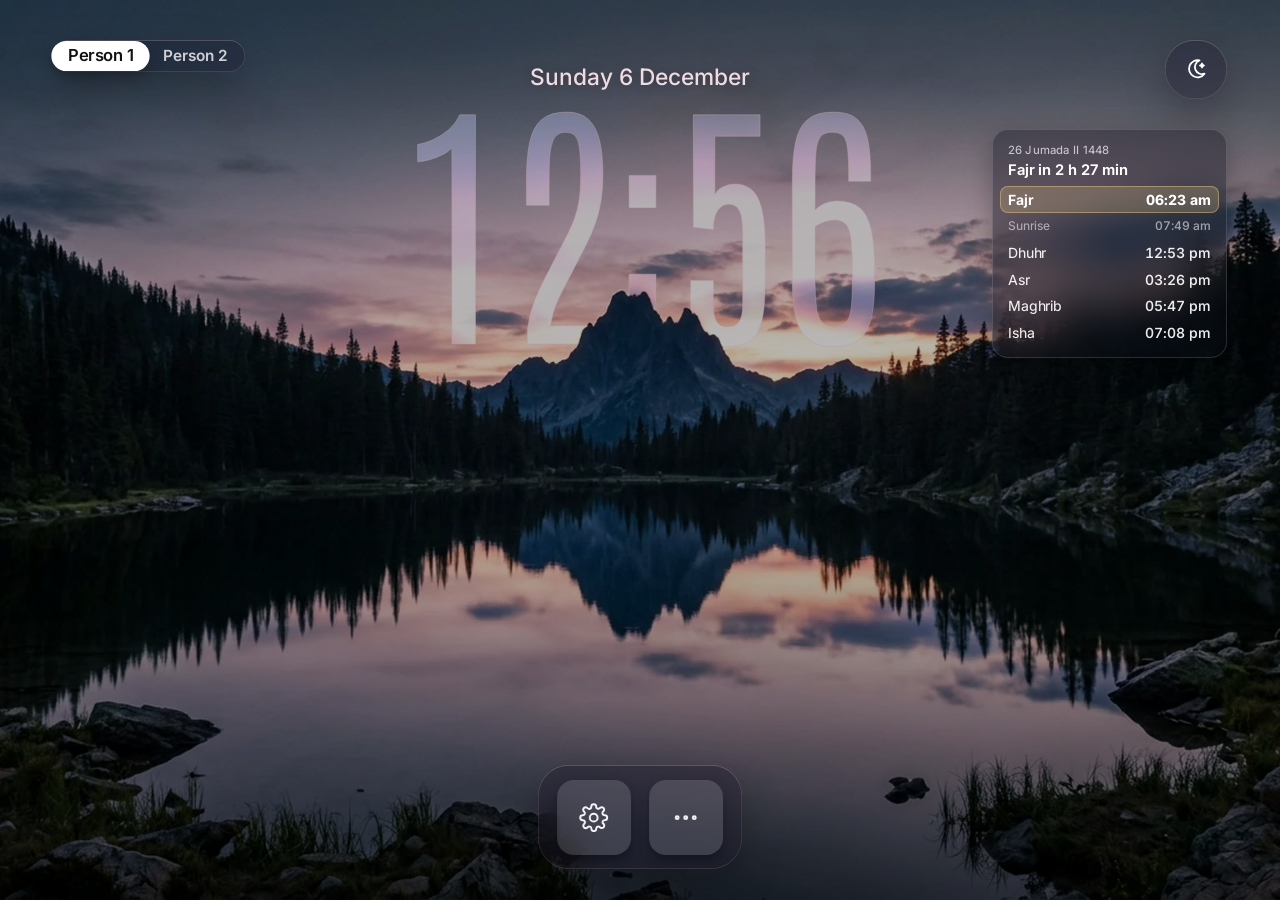
==== commit d62c4d4a: "Prayer times on the home, Hebrew removed, Russian and Arabic slots, Antalya default - tv-home/web/pr" ====
--- a/tv-home/web/index.html
+++ b/tv-home/web/index.html
@@ -3,7 +3,7 @@
 <head>
 <meta charset="utf-8">
 <meta name="viewport" content="width=device-width, initial-scale=1, minimum-scale=1, maximum-scale=1, user-scalable=no">
-<title>Home</title>
+<title>Halal TV</title>
 <link rel="preload" href="fonts/inter-latin-wght-normal.woff2" as="font" type="font/woff2" crossorigin>
 <link rel="stylesheet" href="app.css">
 </head>
@@ -41,6 +41,8 @@
       <div class="sleep-menu" id="sleep-menu"></div>
     </div>
     <p class="quick-note" id="quick-note"></p>
+    <!-- Halal TV: today's prayer times, drawn by prayer.js through app.js -->
+    <div class="prayer" id="prayer"></div>
     <!-- Now playing (#31): the song any app is playing behind the home, drawn by app.js. Top right,
          under the quick buttons, where no scene puts its clock -->
     <div class="np" id="np" aria-live="polite"></div>
@@ -141,6 +143,7 @@
     <div class="idle-clock" id="idle-clock"></div>
     <div class="idle-date" id="idle-date"></div>
     <div class="idle-wx" id="idle-wx"></div>
+    <div class="idle-prayer" id="idle-prayer"></div>
     <div class="idle-wake-hint" id="idle-wake-hint"></div>
   </div>
 </div>
@@ -160,6 +163,8 @@
 <script src="kids.js"></script>
 <script src="spotify-player.js"></script>
 <script src="cards.js"></script>
+<script src="vendor/adhan.min.js"></script>
+<script src="prayer.js"></script>
 <script src="app.js"></script>
 </body>
 </html>
--- a/tv-home/web/app.css
+++ b/tv-home/web/app.css
@@ -1930,3 +1930,30 @@
 }
 
 
+
+/* ================= Halal TV: prayer times (prayer.js) ================= */
+.prayer { display: flex; justify-content: flex-end; margin-top: 0.5rem; text-shadow: none; }
+.pr-card {
+  width: 22rem; padding: 1.125rem 1.375rem 1rem; border-radius: 1.5rem; text-align: left;
+  background: rgba(12, 16, 28, 0.38); border: 1px solid rgba(255, 255, 255, 0.14);
+  -webkit-backdrop-filter: blur(22px) saturate(1.3); backdrop-filter: blur(22px) saturate(1.3);
+  box-shadow: 0 0.75rem 2.5rem rgba(0, 0, 0, 0.28);
+}
+.pr-head { display: flex; flex-direction: column; gap: 0.125rem; margin-bottom: 0.625rem; }
+.pr-hijri { font-size: 1.0625rem; line-height: 1.5rem; letter-spacing: 0.02em; color: rgba(255, 255, 255, 0.7); }
+.pr-next { font-size: 1.375rem; line-height: 1.875rem; font-weight: 650; color: #fff; }
+.pr-list { list-style: none; margin: 0; padding: 0; }
+.pr-row {
+  display: flex; justify-content: space-between; align-items: baseline; padding: 0.3125rem 0.75rem; margin: 0 -0.75rem;
+  border-radius: 0.75rem; font-size: 1.3125rem; line-height: 1.875rem; color: rgba(255, 255, 255, 0.92);
+}
+.pr-row .pr-t { font-variant-numeric: tabular-nums; font-weight: 550; }
+.pr-row.past { color: rgba(255, 255, 255, 0.5); }
+.pr-row.sun { font-size: 1.125rem; color: rgba(255, 255, 255, 0.55); }
+.pr-row.next { background: rgba(236, 201, 128, 0.22); color: #fff; font-weight: 700; box-shadow: inset 0 0 0 1px rgba(236, 201, 128, 0.45); }
+.pr-row.next .pr-t { font-weight: 750; }
+.pr-x { margin-top: 0.625rem; padding-top: 0.5rem; border-top: 1px solid rgba(255, 255, 255, 0.12); font-size: 1.0625rem; line-height: 1.5rem; color: rgba(255, 255, 255, 0.8); }
+.pr-x + .pr-x { margin-top: 0.25rem; padding-top: 0; border-top: 0; }
+.lighter .pr-card, .old-engine .pr-card { -webkit-backdrop-filter: none; backdrop-filter: none; background: rgba(14, 18, 30, 0.72); box-shadow: none; }
+[dir="rtl"] .pr-card { text-align: right; }
+.idle-prayer { margin-top: 0.6rem; font-size: 1.375rem; opacity: 0.85; }
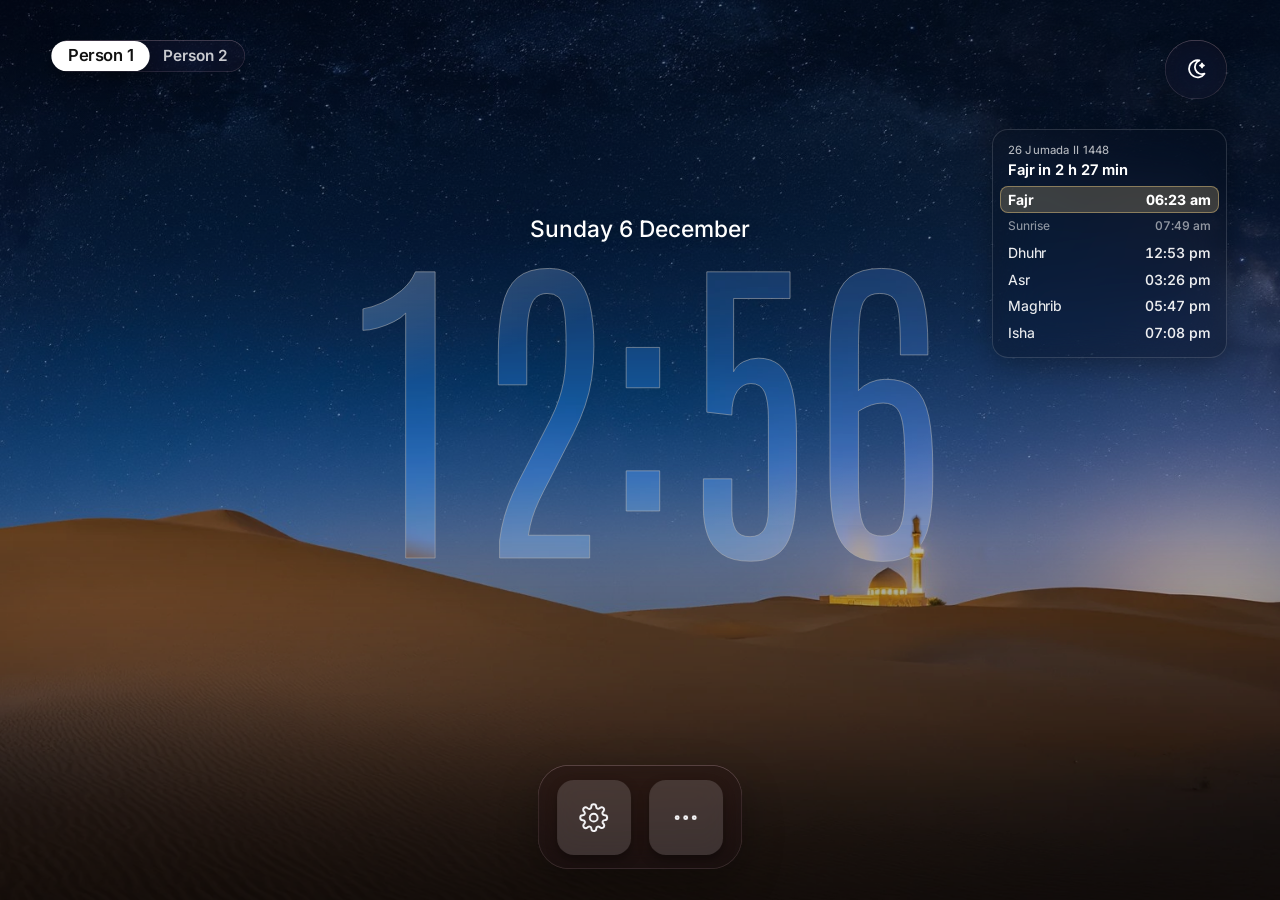
==== commit 0d54f948: "Ayat screensaver: 39 short ayat over calm backgrounds, Arabic with translations - ayat.js and ayat-d" ====
--- a/tv-home/web/index.html
+++ b/tv-home/web/index.html
@@ -165,6 +165,8 @@
 <script src="cards.js"></script>
 <script src="vendor/adhan.min.js"></script>
 <script src="prayer.js"></script>
+<script src="ayat-data.js"></script>
+<script src="ayat.js"></script>
 <script src="app.js"></script>
 </body>
 </html>
--- a/tv-home/web/app.css
+++ b/tv-home/web/app.css
@@ -1697,7 +1697,7 @@
 
 /* ================= Kids mode (kids.js): one shelf of big posters, behind a parent PIN =================
    Drawn over everything. Flexbox and margins only (no gap), so an old TV WebView lays it out too. */
-html.kids-on .top, html.kids-on .home, html.kids-on .scenes, html.kids-on .ambient-music,
+html.kids-on .top, html.kids-on .home, html.kids-on .ambient-music,
 html.kids-on .gear-pop, html.kids-on .app-pop, html.kids-on .settings, html.kids-on .smart,
 html.kids-on #devwarn { display: none !important; }
 .kids {
@@ -1793,7 +1793,7 @@
 .lighter .kids, .old-engine .kids { background: #1d2140; }
 .lighter .ktile, .lighter .ktrack, .lighter .kapp, .lighter .kkey { transition: none; }
 
-/* ================= Right-to-Left (RTL) Support for Hebrew ================= */
+/* ================= Right-to-Left (RTL) support (Arabic in Halal TV; written for Hebrew upstream) ================= */
 [dir="rtl"] {
   text-align: right;
 }
@@ -1957,3 +1957,41 @@
 .lighter .pr-card, .old-engine .pr-card { -webkit-backdrop-filter: none; backdrop-filter: none; background: rgba(14, 18, 30, 0.72); box-shadow: none; }
 [dir="rtl"] .pr-card { text-align: right; }
 .idle-prayer { margin-top: 0.6rem; font-size: 1.375rem; opacity: 0.85; }
+
+/* Halal TV: kids mode keeps the home's background (the scenes' photos, without their big clocks)
+   under a softer tint, and shows the next prayer beside the time. */
+html.kids-on .scene .gclock, html.kids-on .scene .fg { display: none !important; }
+html.kids-on .kids {
+  background:
+    radial-gradient(60rem 40rem at 12% 8%, rgba(255, 196, 92, 0.16), rgba(255, 196, 92, 0) 70%),
+    linear-gradient(160deg, rgba(20, 26, 56, 0.62) 0%, rgba(30, 22, 60, 0.55) 55%, rgba(15, 20, 40, 0.7) 100%);
+}
+.lighter .kids, .old-engine .kids { background: rgba(29, 33, 64, 0.82); }
+.kprayer { font-size: 1.5rem; font-weight: 600; margin-right: 1.75rem; padding: 0.5rem 1.125rem; border-radius: 2rem;
+  background: rgba(236, 201, 128, 0.2); box-shadow: inset 0 0 0 1px rgba(236, 201, 128, 0.45); }
+.kprayer:empty { display: none; }
+.toast { z-index: 60; }
+
+/* ================= Halal TV: the ayat screensaver (ayat.js) ================= */
+@font-face { font-family: "Amiri Quran"; src: url("fonts/amiri-quran-arabic-400-normal.woff2") format("woff2"); font-display: swap; }
+.idle-ambient-overlay.ayat-mode .idle-ambient-inner { display: none; }
+.idle-ambient-overlay.ayat-mode { background: #05070d; }
+.ayat-layer { position: absolute; inset: 0; opacity: 0; transition: opacity 1.2s ease; }
+.ayat-layer.on { opacity: 1; }
+.ayat-bg { position: absolute; inset: 0; background: #0a0d16 center / cover no-repeat; opacity: 0; transition: opacity 2.5s ease; }
+.ayat-bg.on { opacity: 1; }
+.ayat-shade { position: absolute; inset: 0; background: radial-gradient(ellipse at center, rgba(0, 0, 0, 0.48) 0%, rgba(0, 0, 0, 0.2) 70%), linear-gradient(180deg, rgba(0, 0, 0, 0.1), rgba(0, 0, 0, 0.45)); }
+.ayat-card {
+  position: absolute; left: 50%; top: 50%; transform: translate(-50%, -50%); width: min(76rem, 82vw); text-align: center;
+  color: #fff; text-shadow: 0 0.125rem 1.25rem rgba(0, 0, 0, 0.55); opacity: 0; transition: opacity 1.4s ease;
+}
+.ayat-card.in { opacity: 1; }
+.ayat-ar, [dir="rtl"] .ayat-ar { text-align: center; }
+.ayat-ar { margin: 0; font-family: "Amiri Quran", "Noto Naskh Arabic", serif; font-size: 3.5rem; line-height: 2; direction: rtl; }
+.ayat-tr { margin: 1.5rem auto 0; max-width: 64rem; font-size: 1.875rem; line-height: 1.45; font-weight: 450; color: rgba(255, 255, 255, 0.92); }
+.ayat-ref { margin: 1.25rem 0 0; font-family: "Amiri Quran", serif; font-size: 1.5rem; color: rgba(236, 201, 128, 0.95); }
+.ayat-foot { position: absolute; left: var(--safe-x); right: var(--safe-x); bottom: var(--safe-y); display: flex; justify-content: space-between; align-items: baseline; color: rgba(255, 255, 255, 0.82); text-shadow: 0 0.125rem 1rem rgba(0, 0, 0, 0.5); }
+.ayat-clock { font-size: 3rem; font-weight: 300; font-variant-numeric: tabular-nums; }
+.ayat-prayer { font-size: 1.5rem; }
+.ayat-by { position: absolute; top: var(--safe-y); right: var(--safe-x); margin: 0; font-size: 1rem; color: rgba(255, 255, 255, 0.5); }
+[dir="rtl"] .ayat-by { right: auto; left: var(--safe-x); }
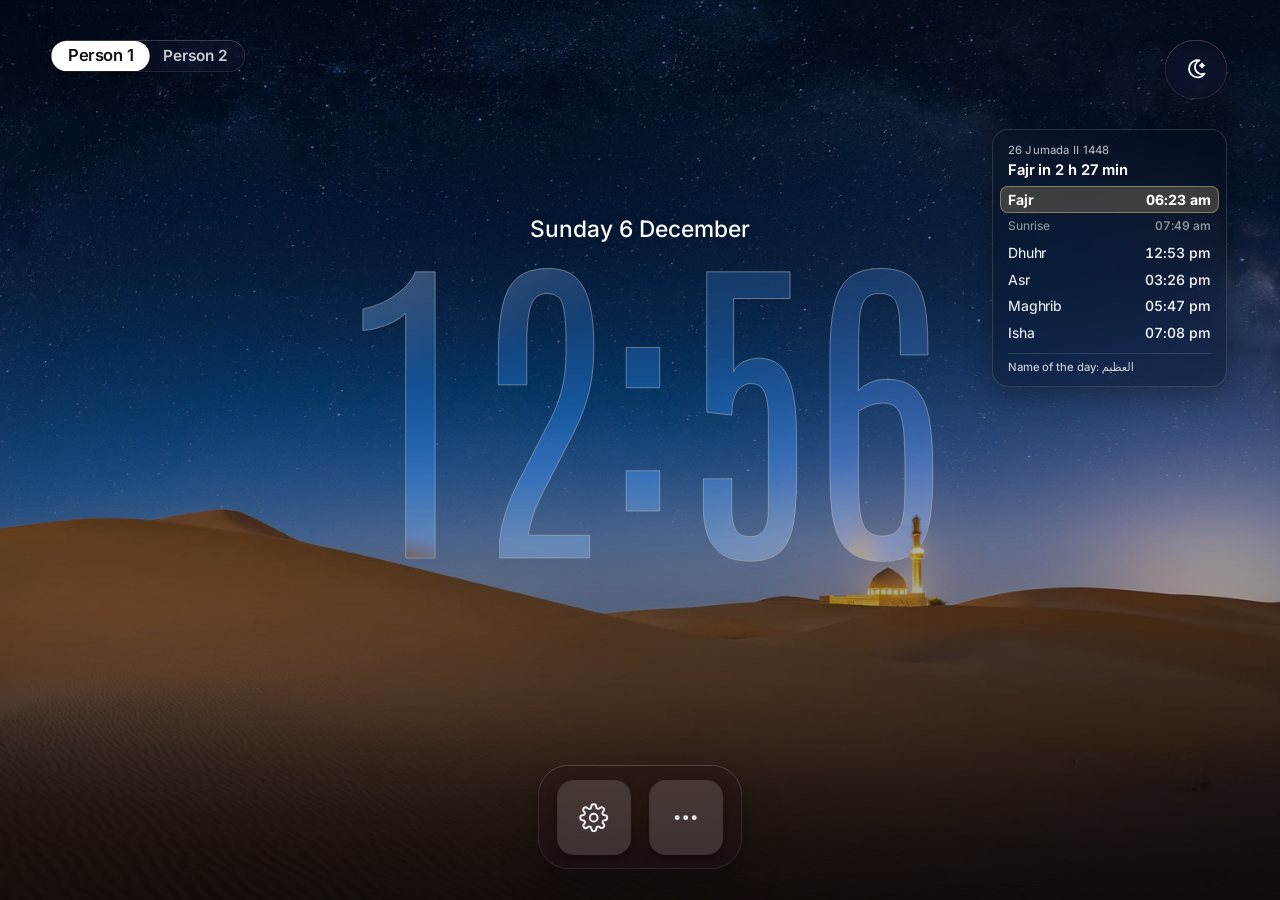
==== commit 72bd77cc: "The Beautiful Names of Allah; README in English first, then Russian - names-data.js: the 99 Names fr" ====
--- a/tv-home/web/index.html
+++ b/tv-home/web/index.html
@@ -166,6 +166,7 @@
 <script src="vendor/adhan.min.js"></script>
 <script src="prayer.js"></script>
 <script src="ayat-data.js"></script>
+<script src="names-data.js"></script>
 <script src="ayat.js"></script>
 <script src="app.js"></script>
 </body>
--- a/tv-home/web/app.css
+++ b/tv-home/web/app.css
@@ -1995,3 +1995,16 @@
 .ayat-prayer { font-size: 1.5rem; }
 .ayat-by { position: absolute; top: var(--safe-y); right: var(--safe-x); margin: 0; font-size: 1rem; color: rgba(255, 255, 255, 0.5); }
 [dir="rtl"] .ayat-by { right: auto; left: var(--safe-x); }
+
+/* Halal TV, Arabic: names written left to right (Disney+, The Bear) keep their own direction, and
+   the Keep watching row (which reaches past the screen's edge on purpose) does not shift the page. */
+html[dir="rtl"], html[dir="rtl"] body { overflow-x: hidden; }
+[dir="rtl"] .tile, [dir="rtl"] .tile *, [dir="rtl"] .shelf-track *, [dir="rtl"] .people *, [dir="rtl"] .ktitle, [dir="rtl"] .kapp span { unicode-bidi: plaintext; }
+
+/* Halal TV, Lighter home: the ayat screensaver cuts instead of cross-fading, and no text glow. */
+html.lighter .ayat-layer, html.lighter .ayat-bg, html.lighter .ayat-card { transition: none; }
+html.lighter .ayat-card, html.lighter .ayat-foot, html.lighter .pr-card { text-shadow: none; }
+
+/* Halal TV: a Beautiful Name of Allah in the ayat screensaver, larger and in gold. */
+.ayat-card.asma .ayat-ar { font-size: 7rem; line-height: 1.7; color: #f3dfa8; }
+.ayat-card.asma .ayat-tr { font-size: 2rem; }
